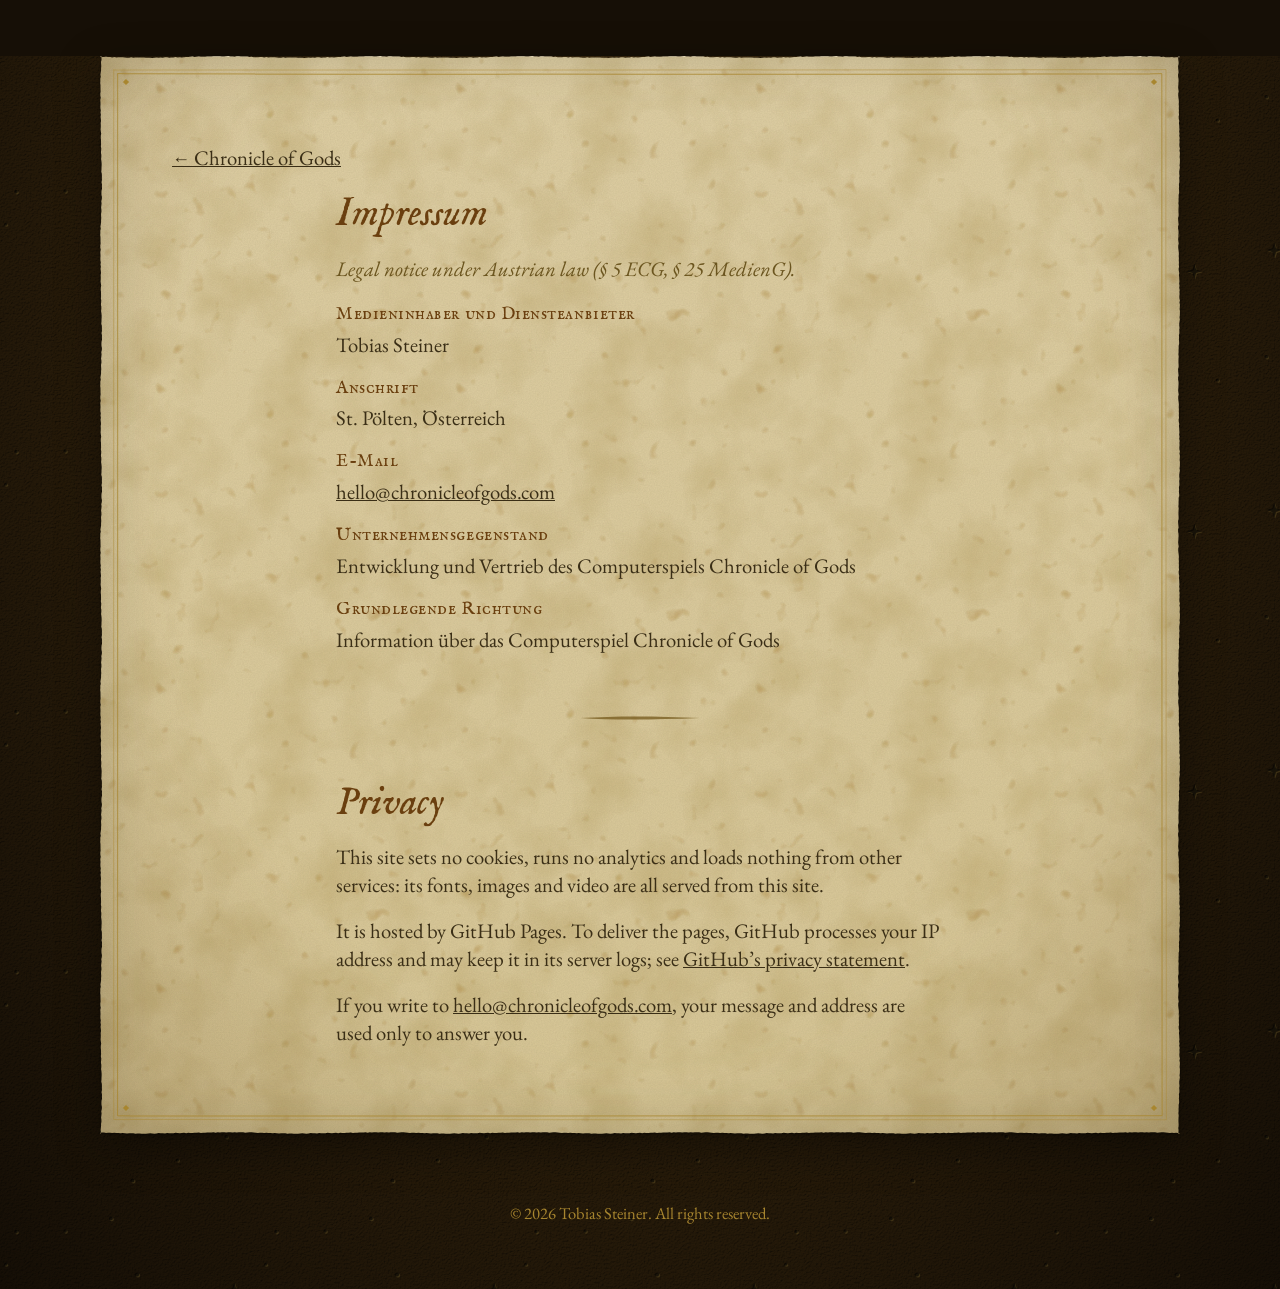
==== impressum.html @ 552756f9 "chronicleofgods.com: the website of Chronicle of Gods One page in the game's own Folio style (its pa" ====
<!doctype html>
<html lang="de">
<head>
<meta charset="utf-8">
<meta name="viewport" content="width=device-width, initial-scale=1">
<title>Impressum · Chronicle of Gods</title>
<meta name="robots" content="noindex">
<link rel="icon" type="image/png" href="favicon.png">
<link rel="stylesheet" href="css/site.css">
</head>
<body>

<main class="sheet legal">

  <section class="leaf" aria-labelledby="h-impressum">
    <p class="back"><a href="./">← Chronicle of Gods</a></p>
    <h2 id="h-impressum">Impressum</h2>
    <p lang="en" class="note">Legal notice under Austrian law (§ 5 ECG, § 25 MedienG).</p>
    <dl>
      <dt>Medieninhaber und Diensteanbieter</dt>
      <dd>Tobias Steiner</dd>
      <dt>Anschrift</dt>
      <dd>St. Pölten, Österreich</dd>
      <dt>E-Mail</dt>
      <dd><a href="mailto:hello@chronicleofgods.com">hello@chronicleofgods.com</a></dd>
      <dt>Unternehmensgegenstand</dt>
      <dd>Entwicklung und Vertrieb des Computerspiels Chronicle of Gods</dd>
      <dt>Grundlegende Richtung</dt>
      <dd>Information über das Computerspiel Chronicle of Gods</dd>
    </dl>
  </section>

  <div class="ornament" aria-hidden="true"></div>

  <section class="leaf" lang="en" aria-labelledby="h-privacy">
    <h2 id="h-privacy">Privacy</h2>
    <p>This site sets no cookies, runs no analytics and loads nothing from other services: its fonts, images and video are all served from this site.</p>
    <p>It is hosted by GitHub Pages. To deliver the pages, GitHub processes your IP address and may keep it in its server logs; see <a href="https://docs.github.com/en/site-policy/privacy-policies/github-general-privacy-statement">GitHub’s privacy statement</a>.</p>
    <p>If you write to <a href="mailto:hello@chronicleofgods.com">hello@chronicleofgods.com</a>, your message and address are used only to answer you.</p>
  </section>

</main>

<footer class="colophon">
  <p class="small">© 2026 Tobias Steiner. All rights reserved.</p>
</footer>
</body>
</html>
---- css/site.css ----
/* Chronicle of Gods — the website. Colours, type and the hand-made images are the game's own
   (THRESHOLD_THEME, RENDER_CONFIG.ui.material and the house fonts), baked out of its source. */

@font-face { font-family: 'EB Garamond'; src: url('../fonts/eb-garamond-latin-wght-normal.woff2') format('woff2');
  font-style: normal; font-weight: 400 800; font-display: swap; size-adjust: 115%; }
@font-face { font-family: 'EB Garamond'; src: url('../fonts/eb-garamond-latin-wght-italic.woff2') format('woff2');
  font-style: italic; font-weight: 400 800; font-display: swap; size-adjust: 115%; }
@font-face { font-family: 'IM Fell English'; src: url('../fonts/im-fell-english-latin-400-italic.woff2') format('woff2');
  font-style: italic; font-weight: 400; font-display: swap; }
@font-face { font-family: 'IM Fell English SC'; src: url('../fonts/im-fell-english-sc-latin-400-normal.woff2') format('woff2');
  font-style: normal; font-weight: 400; font-display: swap; }

:root {
  --leather: #2a1d0a;
  --leather-edge: #160f06;
  --leather-lit: #4a3313;
  --gold: #c9a227;
  --gold-bright: #e3c25a;
  --gold-tarnished: #a8862f;
  --parch: #f1e7cf;
  --parch-lore: #e3d3a8;
  --parch-lore-low: #dccb9a;
  --ink: #3a2e16;
  --ink-soft: #6b551f;
  --ink-title: #6a3f0f;
  --accent: #7e241a;
  --btn-flat: #ebdfbf;
  --btn-gilt: #dcb84e;

  --text: 'EB Garamond', Georgia, 'Times New Roman', serif;
  --title: 'IM Fell English', 'EB Garamond', Georgia, serif;
  --head: 'IM Fell English SC', 'EB Garamond', Georgia, serif;

  --measure: 38rem;
  --gutter: 16px;

  --leather-bg:
    url('../material/blind-stars.svg') 0 0 / 260px repeat,
    url('../material/tex-leather.webp') 0 0 / 260px repeat,
    radial-gradient(ellipse at 50% 18%, var(--leather-lit), var(--leather) 58%, var(--leather-edge));
  --paper-bg:
    radial-gradient(ellipse at 50% 40%, transparent 62%, rgba(90, 61, 14, 0.22) 100%),
    url('../material/tex-foxing.webp') 37px 91px / 300px repeat,
    url('../material/tex-mottle.webp') 0 0 / 320px repeat,
    url('../material/tex-fibre.webp') 0 0 / 240px repeat,
    linear-gradient(180deg, var(--parch-lore), var(--parch-lore-low));
}

*, *::before, *::after { box-sizing: border-box; }

html { background: var(--leather-edge); }

body {
  margin: 0;
  min-height: 100vh;
  background: var(--leather-bg);
  background-color: var(--leather);
  background-blend-mode: normal, multiply, normal;  /* the grain multiplied over the lit radial, as the game's cover */
  color: var(--ink);
  font-family: var(--text);
  font-size: 1.125rem;
  line-height: 1.55;
  text-rendering: optimizeLegibility;
  -webkit-font-smoothing: antialiased;
}

img, video { display: block; max-width: 100%; height: auto; }

a { color: inherit; }

:focus-visible { outline: 2px solid var(--gold-bright); outline-offset: 3px; }

/* ── The cover: blind-tooled leather, the title in gilt ─────────────────────────────── */

.cover { padding: clamp(16px, 3vw, 36px) var(--gutter) 0; }

.cover-frame {
  max-width: 1400px;
  margin: 0 auto;
  padding: clamp(32px, 6vw, 72px) clamp(8px, 4vw, 56px) clamp(120px, 14vw, 180px);
  border: clamp(28px, 6vw, 70px) solid transparent;
  border-image: url('../material/blind-frame.svg') 140 stretch;
  text-align: center;
}

.title {
  margin: 0;
  font-family: var(--title);
  font-style: italic;
  font-weight: 400;
  font-size: clamp(2.75rem, 8vw, 6rem);
  line-height: 1;
  color: var(--gold-bright);
  text-shadow: 0 1px 0 rgba(0, 0, 0, 0.55), 0 0 28px rgba(201, 162, 39, 0.18);
}

.globes {
  display: block;
  margin: clamp(20px, 4vw, 44px) auto 0;
  max-width: 1180px;
}
.globes img {
  width: 100%;
  -webkit-mask-image: radial-gradient(ellipse 50% 50% at 50% 50%, #000 72%, transparent 100%);
          mask-image: radial-gradient(ellipse 50% 50% at 50% 50%, #000 72%, transparent 100%);
}

.tagline {
  max-width: 31em;
  margin: clamp(20px, 3vw, 36px) auto 0;
  font-size: clamp(1.2rem, 2.1vw, 1.45rem);
  line-height: 1.5;
  color: var(--parch-lore);
}

.actions {
  display: flex;
  flex-wrap: wrap;
  align-items: center;
  justify-content: center;
  gap: 14px 28px;
  margin-top: 32px;
}

.status {
  margin: 18px 0 0;
  font-style: italic;
  color: var(--gold-tarnished);
}

.quiet-link { color: var(--parch-lore); text-underline-offset: 4px; text-decoration-thickness: 1px; }
.quiet-link:hover { color: var(--gold-bright); }

/* ── Buttons: the game's flat fills inside a hand-drawn frame ───────────────────────── */

.btn {
  display: inline-block;
  padding: 0.55em 1.5em 0.6em;
  font-family: var(--head);
  font-size: 1.25rem;
  letter-spacing: 0.04em;
  color: var(--ink);
  text-decoration: none;
  background: var(--btn-flat);
  border: 3px solid transparent;
  border-image: url('../material/hand-frame-btn.svg') 3 / 3px stretch;
  box-shadow: 0 1px 1px rgba(0, 0, 0, 0.35), 0 5px 12px rgba(0, 0, 0, 0.28);
  transition: background-color 120ms ease;
}
.btn:hover { background-color: #f4ecd6; }
.btn-gilt { background: var(--btn-gilt); }
.btn-gilt:hover { background-color: var(--gold-bright); }
.btn:active { transform: translateY(1px); }

/* ── The sheet: a deckled leaf of parchment laid on the leather ─────────────────────── */

.sheet {
  position: relative;
  isolation: isolate;
  max-width: 1080px;
  margin: calc(-1 * clamp(80px, 10vw, 130px)) auto 0;
  padding: clamp(44px, 7vw, 88px) clamp(20px, 6vw, 72px) clamp(48px, 7vw, 88px);
  filter: drop-shadow(0 1px 1.4px rgba(0, 0, 0, 0.42)) drop-shadow(0 12px 22px rgba(0, 0, 0, 0.38));
}
.sheet::before {
  content: '';
  position: absolute;
  inset: 0;
  z-index: -1;
  background: var(--paper-bg);
  box-shadow: inset 0 1px 0 rgba(255, 248, 224, 0.5), inset 0 0 60px rgba(0, 0, 0, 0.13);
  -webkit-mask-box-image: url('../material/edge-img.svg') 8 round;
}
.sheet::after {
  content: '';
  position: absolute;
  inset: 10px;
  z-index: -1;
  pointer-events: none;
  border: 20px solid transparent;
  border-image: url('../material/hand-frame-plate.svg') 20 stretch;
}

/* Text keeps the measure; a plate takes the sheet's full width, as an illustration does in a book. */
.leaf > :not(.plate) { max-width: var(--measure); margin-left: auto; margin-right: auto; }
.leaf + .leaf { margin-top: clamp(40px, 6vw, 64px); }

.leaf h2 {
  margin: 0 0 0.45em;
  font-family: var(--title);
  font-style: italic;
  font-weight: 400;
  font-size: clamp(1.9rem, 3.6vw, 2.45rem);
  line-height: 1.12;
  color: var(--ink-title);
}

.leaf p { margin: 0 0 1em; }
.leaf p:last-child { margin-bottom: 0; }

.ornament {
  width: 120px;
  height: 8px;
  margin: clamp(40px, 6vw, 60px) auto;
  background: url('../material/swell.svg') center / 100% 100% no-repeat;
  opacity: 0.8;
}

.plate { margin: 1.8em 0; padding: 0; }
.plate-card { max-width: 760px; margin-left: auto; margin-right: auto; }
.plate > img, .plate > video {
  width: 100%;
  border: 1px solid rgba(122, 95, 34, 0.55);
  box-shadow: 0 0 0 5px var(--parch), 0 0 0 6px rgba(168, 134, 47, 0.45), 0 10px 24px rgba(58, 46, 22, 0.28);
  background: var(--leather);
}
.plate figcaption {
  max-width: 36em;
  margin: 16px auto 0;
  font-style: italic;
  font-size: 1rem;
  line-height: 1.45;
  text-align: center;
  color: var(--ink-soft);
}

/* ── The town map: pins over a map still, each opening its town's card ──────────────── */

.map-frame { position: relative; }
.map-frame > img {
  width: 100%;
  border: 1px solid rgba(122, 95, 34, 0.55);
  box-shadow: 0 0 0 5px var(--parch), 0 0 0 6px rgba(168, 134, 47, 0.45), 0 10px 24px rgba(58, 46, 22, 0.28);
}

.town-pin {
  position: absolute;
  width: 34px;
  height: 34px;
  transform: translate(-50%, -50%);
  background: url('../material/hand-ring-double.svg') center / 100% no-repeat;
  border-radius: 50%;
  text-decoration: none;
  color: var(--ink);
}
.town-pin::before {      /* a soft parchment halo so the ring reads over any ground */
  content: '';
  position: absolute;
  inset: 3px;
  border-radius: 50%;
  box-shadow: 0 0 0 2px rgba(241, 231, 207, 0.55), 0 0 10px 2px rgba(58, 46, 22, 0.35);
}
.pin-name {
  position: absolute;
  left: 50%;
  top: calc(100% + 4px);
  transform: translateX(-50%);
  padding: 1px 9px 2px;
  white-space: nowrap;
  font-family: var(--head);
  font-size: 0.95rem;
  letter-spacing: 0.03em;
  background: var(--parch);
  border: 1px solid transparent;
  border-image: url('../material/hand-frame-btn.svg') 3 / 1px stretch;
  box-shadow: 0 2px 6px rgba(0, 0, 0, 0.3);
}
.town-pin:hover .pin-name, .town-pin:focus-visible .pin-name, .town-pin[aria-current] .pin-name {
  background: var(--btn-gilt);
}
.town-pin:focus-visible { outline-offset: 2px; }

.town-card {
  width: min(1220px, calc(100vw - 24px));
  max-height: calc(100vh - 24px);
  padding: 18px clamp(16px, 2.4vw, 28px) 20px;
  border: 20px solid transparent;
  border-image: url('../material/hand-frame-plate.svg') 20 stretch;
  background: var(--paper-bg);
  background-origin: border-box;
  color: var(--ink);
  overflow: auto;
}
.town-card::backdrop { background: rgba(12, 8, 3, 0.72); }
.town-card[open] { animation: card-open 180ms ease-out; }
@keyframes card-open { from { opacity: 0; transform: translateY(6px) scale(0.985); } }

.town-card-head {
  display: grid;
  grid-template-columns: auto 1fr auto;
  align-items: center;
  gap: 16px;
  margin: 0 44px 14px 0;  /* clear the close button */
  text-align: center;
}
.town-card-step { font-size: 1.05rem; padding: 0.35em 1em 0.4em; cursor: pointer; }
.town-card-head h3 {
  margin: 0;
  font-family: var(--title);
  font-style: italic;
  font-weight: 400;
  font-size: clamp(1.8rem, 3.4vw, 2.4rem);
  line-height: 1.1;
  color: var(--ink-title);
}
.town-card-kind { margin: 2px 0 0; font-style: italic; color: var(--ink-soft); }
.town-card-closer { position: absolute; top: 16px; right: 16px; margin: 0; }
.town-card-close {
  width: 40px;
  height: 40px;
  font: 1.25rem/1 var(--text);
  color: var(--ink);
  background: var(--btn-flat);
  border: 3px solid transparent;
  border-image: url('../material/hand-frame-btn.svg') 3 / 3px stretch;
  cursor: pointer;
}
/* The land close up beside the card at its in-game size; the card scrolls in its own column. */
.town-card-body {
  display: grid;
  grid-template-columns: minmax(0, 1fr) 448px;
  gap: 18px;
  align-items: start;
}
.town-card-land {
  width: 100%;
  max-height: calc(100vh - 260px);
  object-fit: cover;
  border: 1px solid rgba(122, 95, 34, 0.55);
}
.town-card-sheet {
  max-height: calc(100vh - 260px);
  overflow-y: auto;
  overscroll-behavior: contain;
  scrollbar-width: thin;
  scrollbar-color: rgba(122, 95, 34, 0.6) transparent;
}
.town-card-img { width: 100%; }
.town-card-caption {
  max-width: 36em;
  margin: 14px auto 0;
  font-style: italic;
  text-align: center;
  color: var(--ink-soft);
}

/* ── The Impressum page ─────────────────────────────────────────────────────────────── */

.legal { margin-top: clamp(24px, 5vw, 56px); }
.legal .back { margin: 0 0 1.2em; }
.legal .note { font-style: italic; color: var(--ink-soft); }
.legal dl { margin: 0; }
.legal dt { margin-top: 0.9em; font-family: var(--head); letter-spacing: 0.03em; color: var(--ink-title); }
.legal dd { margin: 0.1em 0 0; }

.closing { text-align: center; }
.closing .actions { margin-top: 28px; }

/* ── Colophon ───────────────────────────────────────────────────────────────────────── */

.colophon {
  padding: 56px var(--gutter) 64px;
  text-align: center;
  color: var(--parch-lore);
}
.colophon a { text-underline-offset: 4px; text-decoration-thickness: 1px; }
.colophon a:hover { color: var(--gold-bright); }
.colophon p { margin: 12px 0 0; }
.colophon .small { font-size: 0.9rem; color: var(--gold-tarnished); }

.socials {
  display: flex;
  flex-wrap: wrap;
  justify-content: center;
  gap: 6px 26px;
  margin: 0;
  padding: 0;
  list-style: none;
  font-family: var(--head);
  font-size: 1.15rem;
  letter-spacing: 0.03em;
}

/* ── Narrow screens ─────────────────────────────────────────────────────────────────── */

@media (max-width: 700px) {
  .cover-frame { padding-bottom: 110px; }
  .globes { max-width: 420px; }
  .sheet { margin-left: 8px; margin-right: 8px; }
  .leaf p { hyphens: auto; }
  .sheet::after { inset: 6px; }
}

/* Too narrow for the land and the card side by side: the card first, the land below it. */
@media (max-width: 900px) {
  .town-card-body { grid-template-columns: 1fr; }
  .town-card-sheet { order: -1; max-width: 448px; margin: 0 auto; max-height: none; overflow: visible; }
  .town-card-land { max-height: none; }
}

@media (max-width: 700px) {
  .town-pin { width: 26px; height: 26px; }
  .pin-name { font-size: 0.8rem; padding: 0 6px 1px; }
  .town-card { padding: 14px 10px 18px; border-width: 12px; }
  .town-card-head { gap: 8px; margin-right: 40px; }
  .town-card-closer { top: 8px; right: 8px; }
  .step-word { display: none; }
  .town-card-step { padding: 0.25em 0.7em 0.3em; font-size: 1.3rem; }
}

@media (prefers-reduced-motion: reduce) {
  .btn { transition: none; }
  .town-card[open] { animation: none; }
}

@media (forced-colors: active) {
  .sheet::before, .sheet::after { display: none; }
  .sheet { border: 1px solid CanvasText; filter: none; }
  .btn { border-image: none; border: 1px solid CanvasText; }
}
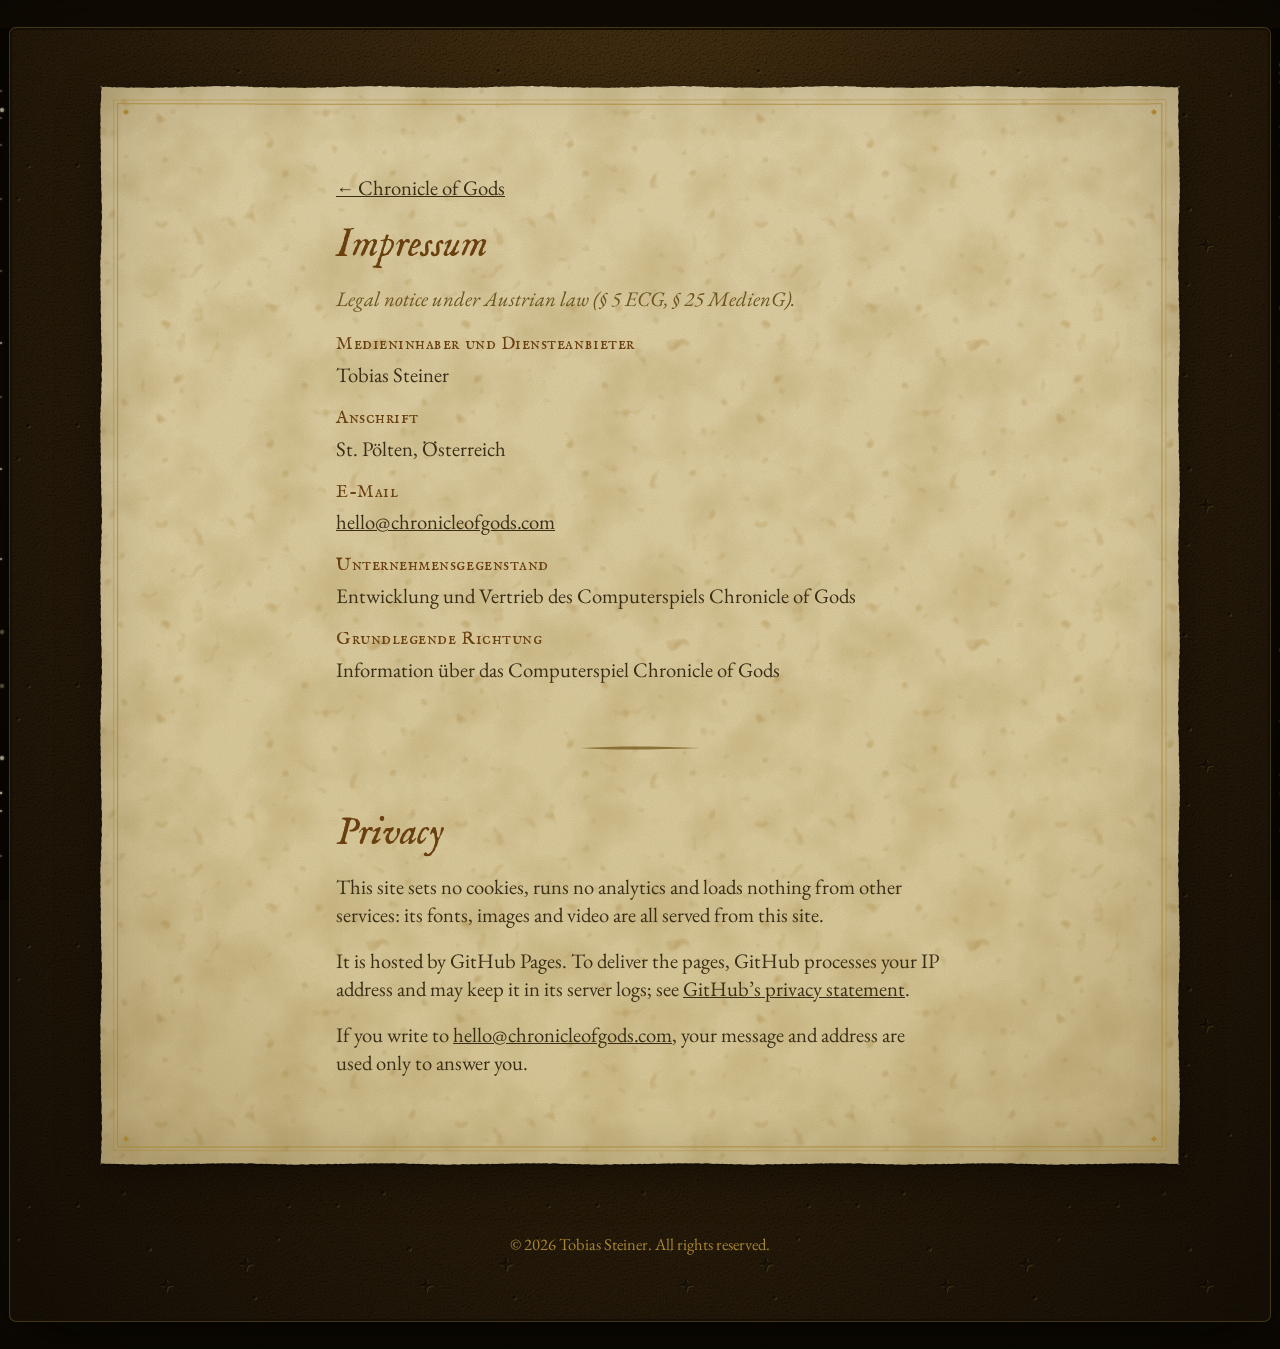
==== commit 33997915: "The book in the start menu's firmament; plates framed like the Steam About images; gilt rings and ri" ====
--- a/impressum.html
+++ b/impressum.html
@@ -9,6 +9,8 @@
 <link rel="stylesheet" href="css/site.css">
 </head>
 <body>
+<div class="sky sky-l" aria-hidden="true"><i style="left:12%;top:12%;width:4px;height:4px;animation-duration:26.1s;animation-delay:-22.2s"></i><i style="left:28%;top:30%;width:2px;height:2px;animation-duration:25.2s;animation-delay:-20.7s" class="dim"></i><i style="left:18%;top:52%;width:2px;height:2px;animation-duration:23.7s;animation-delay:-5.1s"></i><i style="left:36%;top:70%;width:4px;height:4px;animation-duration:33.9s;animation-delay:-5.7s" class="dim"></i><i style="left:12%;top:88%;width:2px;height:2px;animation-duration:30.0s;animation-delay:-22.2s"></i><i style="left:40%;top:44%;width:2px;height:2px;animation-duration:36.6s;animation-delay:-8.7s" class="dim"></i><i style="left:24%;top:84%;width:4px;height:4px;animation-duration:34.5s;animation-delay:-16.2s"></i><i style="left:68%;top:10%;width:2px;height:2px;animation-duration:28.2s;animation-delay:-6.6s" class="dim"></i><i style="left:88%;top:16%;width:2px;height:2px;animation-duration:31.2s;animation-delay:-24.3s" class="dim"></i><i style="left:76%;top:90%;width:2px;height:2px;animation-duration:31.8s;animation-delay:-28.2s"></i><i style="left:96%;top:95%;width:2px;height:2px;animation-duration:33.3s;animation-delay:-12.6s" class="dim"></i><i style="left:20%;top:22%;width:2px;height:2px;animation-duration:24.6s;animation-delay:-4.2s" class="dim"></i><i style="left:32%;top:62%;width:2px;height:2px;animation-duration:30.0s;animation-delay:-11.1s"></i><i style="left:16%;top:76%;width:4px;height:4px;animation-duration:33.9s;animation-delay:-22.8s" class="dim"></i><i style="left:44%;top:38%;width:2px;height:2px;animation-duration:29.4s;animation-delay:-29.1s"></i><i style="left:56%;top:13%;width:2px;height:2px;animation-duration:27.3s;animation-delay:-20.7s" class="dim"></i><i style="left:62%;top:88%;width:2px;height:2px;animation-duration:22.5s;animation-delay:-29.1s"></i></div><div class="sky sky-r" aria-hidden="true"><i style="left:88%;top:16%;width:2px;height:2px;animation-duration:31.2s;animation-delay:-6.3s" class="dim"></i><i style="left:72%;top:34%;width:4px;height:4px;animation-duration:26.1s;animation-delay:-1.2s"></i><i style="left:84%;top:60%;width:2px;height:2px;animation-duration:35.4s;animation-delay:-21.9s" class="dim"></i><i style="left:64%;top:80%;width:2px;height:2px;animation-duration:26.4s;animation-delay:-19.2s"></i><i style="left:90%;top:88%;width:4px;height:4px;animation-duration:25.2s;animation-delay:-25.2s" class="dim"></i><i style="left:56%;top:24%;width:2px;height:2px;animation-duration:28.8s;animation-delay:-0.6s"></i><i style="left:80%;top:46%;width:2px;height:2px;animation-duration:27.6s;animation-delay:-20.7s" class="dim"></i><i style="left:0%;top:7%;width:4px;height:4px;animation-duration:28.2s;animation-delay:-12.6s"></i><i style="left:24%;top:14%;width:2px;height:2px;animation-duration:29.4s;animation-delay:-13.2s"></i><i style="left:16%;top:92%;width:4px;height:4px;animation-duration:27.9s;animation-delay:-29.1s" class="dim"></i><i style="left:36%;top:86%;width:2px;height:2px;animation-duration:22.8s;animation-delay:-12.6s"></i><i style="left:76%;top:8%;width:2px;height:2px;animation-duration:28.8s;animation-delay:-21.0s"></i><i style="left:68%;top:52%;width:2px;height:2px;animation-duration:31.2s;animation-delay:-20.1s" class="dim"></i><i style="left:92%;top:72%;width:4px;height:4px;animation-duration:32.1s;animation-delay:-3.6s"></i><i style="left:60%;top:40%;width:2px;height:2px;animation-duration:24.6s;animation-delay:-26.7s" class="dim"></i><i style="left:44%;top:9%;width:2px;height:2px;animation-duration:30.9s;animation-delay:-22.2s"></i><i style="left:30%;top:95%;width:2px;height:2px;animation-duration:33.6s;animation-delay:-15.9s" class="dim"></i></div>
+<div class="book">
 
 <main class="sheet legal">
 
@@ -44,5 +46,7 @@
 <footer class="colophon">
   <p class="small">© 2026 Tobias Steiner. All rights reserved.</p>
 </footer>
+
+</div>
 </body>
 </html>
--- a/css/site.css
+++ b/css/site.css
@@ -32,6 +32,8 @@
   --head: 'IM Fell English SC', 'EB Garamond', Georgia, serif;
 
   --measure: 38rem;
+  --book-w: 1260px;
+  --void: #0c0803;
   --gutter: 16px;
 
   --leather-bg:
@@ -48,14 +50,17 @@
 
 *, *::before, *::after { box-sizing: border-box; }
 
-html { background: var(--leather-edge); }
-
+html { background: var(--void); }
+
+/* The page is the start menu's firmament; the book (cover, sheet, colophon) hangs in it. */
 body {
   margin: 0;
   min-height: 100vh;
-  background: var(--leather-bg);
-  background-color: var(--leather);
-  background-blend-mode: normal, multiply, normal;  /* the grain multiplied over the lit radial, as the game's cover */
+  background:
+    radial-gradient(ellipse at 50% 40%, rgba(201, 162, 39, 0.10), transparent 62%),
+    radial-gradient(ellipse at 50% 50%, transparent 42%, rgba(0, 0, 0, 0.55)),
+    var(--void);
+  background-attachment: fixed;
   color: var(--ink);
   font-family: var(--text);
   font-size: 1.125rem;
@@ -69,6 +74,43 @@
 a { color: inherit; }
 
 :focus-visible { outline: 2px solid var(--gold-bright); outline-offset: 3px; }
+
+/* ── The firmament: the start menu's own star table, split into a band each side of the book ── */
+
+.sky {
+  position: fixed;
+  top: 0;
+  bottom: 0;
+  z-index: 0;
+  width: max(0px, calc((100vw - var(--book-w)) / 2 - 12px));
+  pointer-events: none;
+}
+.sky-l { left: 0; }
+.sky-r { right: 0; }
+.sky i {
+  position: absolute;
+  border-radius: 50%;
+  color: rgba(245, 234, 205, 0.92);
+  background: currentColor;
+  box-shadow: 0 0 2px currentColor;
+  animation: star-cycle 30s ease-in-out infinite;
+}
+.sky i.dim { color: rgba(214, 196, 150, 0.5); }
+/* Visible most of the cycle, briefly gone: the constellation shifts slowly, as on the start menu. */
+@keyframes star-cycle { 0% { opacity: 0; } 8% { opacity: 1; } 76% { opacity: 1; } 90% { opacity: 0; } 100% { opacity: 0; } }
+
+.book {
+  position: relative;
+  z-index: 1;
+  width: min(var(--book-w), 100% - 16px);
+  margin: clamp(8px, 2.2vw, 32px) auto;
+  background: var(--leather-bg);
+  background-color: var(--leather);
+  background-blend-mode: normal, multiply, normal;  /* the grain multiplied over the lit radial, as the game's cover */
+  border: 2px solid var(--leather-edge);
+  border-radius: 6px;
+  box-shadow: 0 0 0 1px rgba(138, 111, 42, 0.45), 0 24px 70px rgba(0, 0, 0, 0.7), 0 0 140px rgba(201, 162, 39, 0.07);
+}
 
 /* ── The cover: blind-tooled leather, the title in gilt ─────────────────────────────── */
 
@@ -208,11 +250,42 @@
 
 .plate { margin: 1.8em 0; padding: 0; }
 .plate-card { max-width: 760px; margin-left: auto; margin-right: auto; }
-.plate > img, .plate > video {
-  width: 100%;
-  border: 1px solid rgba(122, 95, 34, 0.55);
-  box-shadow: 0 0 0 5px var(--parch), 0 0 0 6px rgba(168, 134, 47, 0.45), 0 10px 24px rgba(58, 46, 22, 0.28);
-  background: var(--leather);
+/* A plate is framed like the Steam page's About images: the cover's leather, a tarnished outer rule,
+   a gilt rule round the picture and the cover's corner tooling. */
+.frame {
+  --band: 26px;
+  --corner: 54px;
+  position: relative;
+  padding: var(--band);
+  background:
+    url('../material/corner-tl.svg') left 5px top 5px / var(--corner) no-repeat,
+    url('../material/corner-tr.svg') right 5px top 5px / var(--corner) no-repeat,
+    url('../material/corner-bl.svg') left 5px bottom 5px / var(--corner) no-repeat,
+    url('../material/corner-br.svg') right 5px bottom 5px / var(--corner) no-repeat,
+    url('../material/tex-leather.webp') 0 0 / 260px repeat,
+    radial-gradient(ellipse 80% 90% at 28% 18%, var(--leather-lit) 0%, var(--leather) 52%, var(--leather-edge) 100%);
+  background-blend-mode: normal, normal, normal, normal, multiply, normal;
+  box-shadow: 0 1px 1.4px rgba(0, 0, 0, 0.42), 0 12px 26px rgba(58, 46, 22, 0.38);
+}
+.frame::before {
+  content: '';
+  position: absolute;
+  inset: 8px;
+  border: 1.5px solid var(--gold-tarnished);
+  opacity: 0.85;
+  pointer-events: none;
+}
+.pic {
+  position: relative;
+  box-shadow: 0 0 0 1px rgba(0, 0, 0, 0.35), 0 0 0 3px var(--gold), 0 0 0 4px rgba(0, 0, 0, 0.5);
+}
+.pic > img, .pic > video { width: 100%; background: var(--leather); }
+.pic::after {     /* the inset shade the plates lay over a picture's edge */
+  content: '';
+  position: absolute;
+  inset: 0;
+  box-shadow: inset 0 0 38px rgba(10, 6, 2, 0.55);
+  pointer-events: none;
 }
 .plate figcaption {
   max-width: 36em;
@@ -226,49 +299,67 @@
 
 /* ── The town map: pins over a map still, each opening its town's card ──────────────── */
 
-.map-frame { position: relative; }
-.map-frame > img {
-  width: 100%;
-  border: 1px solid rgba(122, 95, 34, 0.55);
-  box-shadow: 0 0 0 5px var(--parch), 0 0 0 6px rgba(168, 134, 47, 0.45), 0 10px 24px rgba(58, 46, 22, 0.28);
-}
-
+.map-frame > img { width: 100%; }
+.map-frame::after { z-index: 1; }   /* the shade sits under the pins */
+
+/* A pin: the game's hand-drawn double ring, gilded; its name on the ribbon the town cards carry. */
 .town-pin {
   position: absolute;
-  width: 34px;
-  height: 34px;
+  z-index: 2;
+  width: 40px;
+  height: 40px;
   transform: translate(-50%, -50%);
-  background: url('../material/hand-ring-double.svg') center / 100% no-repeat;
+  background: url('../material/ring-gilt.svg') center / 100% no-repeat;
   border-radius: 50%;
   text-decoration: none;
   color: var(--ink);
-}
-.town-pin::before {      /* a soft parchment halo so the ring reads over any ground */
-  content: '';
-  position: absolute;
-  inset: 3px;
-  border-radius: 50%;
-  box-shadow: 0 0 0 2px rgba(241, 231, 207, 0.55), 0 0 10px 2px rgba(58, 46, 22, 0.35);
+  filter: drop-shadow(0 1px 2px rgba(0, 0, 0, 0.55));
+  transition: filter 140ms ease;
 }
 .pin-name {
   position: absolute;
   left: 50%;
-  top: calc(100% + 4px);
+  top: calc(100% - 2px);
   transform: translateX(-50%);
-  padding: 1px 9px 2px;
   white-space: nowrap;
   font-family: var(--head);
   font-size: 0.95rem;
-  letter-spacing: 0.03em;
-  background: var(--parch);
-  border: 1px solid transparent;
-  border-image: url('../material/hand-frame-btn.svg') 3 / 1px stretch;
-  box-shadow: 0 2px 6px rgba(0, 0, 0, 0.3);
+  line-height: 1.2;
+  letter-spacing: 0.04em;
+  color: var(--ink);
+  border-style: solid;
+  border-color: transparent;
+  border-width: 6px 24px 10px;
+  border-image: url('../material/banderole.svg') 6 26 10 fill / 6px 24px 10px stretch;
+  padding: 1px 4px 3px;
+}
+.town-pin:hover, .town-pin:focus-visible, .town-pin[aria-current] {
+  filter: drop-shadow(0 0 5px rgba(227, 194, 90, 0.9)) drop-shadow(0 1px 2px rgba(0, 0, 0, 0.55));
 }
 .town-pin:hover .pin-name, .town-pin:focus-visible .pin-name, .town-pin[aria-current] .pin-name {
-  background: var(--btn-gilt);
+  color: var(--ink-title);
 }
 .town-pin:focus-visible { outline-offset: 2px; }
+/* A label that would crowd a neighbour sits to the ring's west instead (Namvang, over its coast). */
+.pin-west .pin-name { left: auto; right: calc(100% - 6px); top: 50%; transform: translateY(-50%); }
+
+.town-list { display: none; }
+.town-chip, .pin-name { -webkit-tap-highlight-color: transparent; }
+.town-chip {
+  display: inline-block;
+  font-family: var(--head);
+  font-size: 0.95rem;
+  letter-spacing: 0.04em;
+  line-height: 1.2;
+  color: var(--ink);
+  text-decoration: none;
+  border-style: solid;
+  border-color: transparent;
+  border-width: 6px 24px 10px;
+  border-image: url('../material/banderole.svg') 6 26 10 fill / 6px 24px 10px stretch;
+  padding: 2px 4px 4px;
+  filter: drop-shadow(0 1px 1.5px rgba(0, 0, 0, 0.35));
+}
 
 .town-card {
   width: min(1220px, calc(100vw - 24px));
@@ -347,7 +438,7 @@
 /* ── The Impressum page ─────────────────────────────────────────────────────────────── */
 
 .legal { margin-top: clamp(24px, 5vw, 56px); }
-.legal .back { margin: 0 0 1.2em; }
+.legal .back { margin-bottom: 1.2em; }
 .legal .note { font-style: italic; color: var(--ink-soft); }
 .legal dl { margin: 0; }
 .legal dt { margin-top: 0.9em; font-family: var(--head); letter-spacing: 0.03em; color: var(--ink-title); }
@@ -400,7 +491,21 @@
 
 @media (max-width: 700px) {
   .town-pin { width: 26px; height: 26px; }
-  .pin-name { font-size: 0.8rem; padding: 0 6px 1px; }
+  .map-frame .pin-name {      /* hidden from sight, kept as the ring's accessible name */
+    position: absolute; width: 1px; height: 1px; overflow: hidden; clip-path: inset(50%);
+    border: 0; padding: 0; white-space: nowrap;
+  }
+  .town-list {
+    display: flex;
+    flex-wrap: wrap;
+    justify-content: center;
+    gap: 8px 6px;
+    margin: 16px 0 0;
+    padding: 0;
+    list-style: none;
+  }
+  .frame { --band: 14px; --corner: 32px; }
+  .frame::before { inset: 5px; }
   .town-card { padding: 14px 10px 18px; border-width: 12px; }
   .town-card-head { gap: 8px; margin-right: 40px; }
   .town-card-closer { top: 8px; right: 8px; }
@@ -411,6 +516,8 @@
 @media (prefers-reduced-motion: reduce) {
   .btn { transition: none; }
   .town-card[open] { animation: none; }
+  .sky i { animation: none; opacity: 1; }
+  .town-pin { transition: none; }
 }
 
 @media (forced-colors: active) {
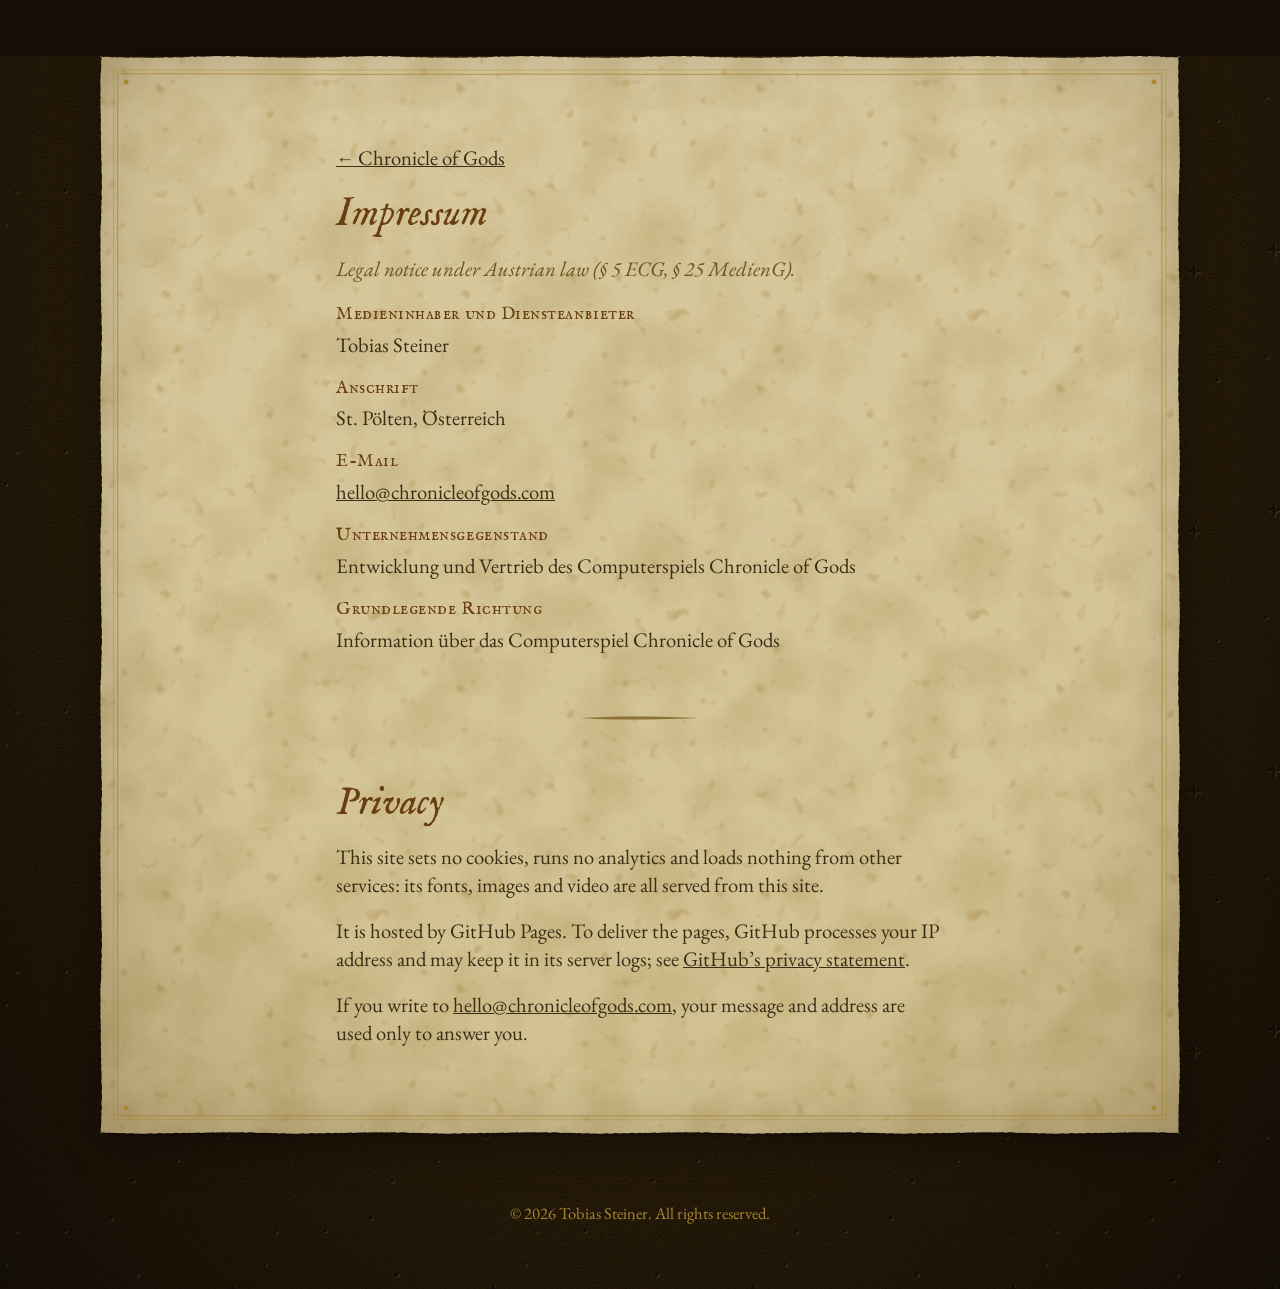
==== commit ef3d3533: "Back to full-width leather: the space border read as a page in a box The firmament frame worked for " ====
--- a/impressum.html
+++ b/impressum.html
@@ -9,9 +9,6 @@
 <link rel="stylesheet" href="css/site.css">
 </head>
 <body>
-<div class="sky sky-l" aria-hidden="true"><i style="left:12%;top:12%;width:4px;height:4px;animation-duration:26.1s;animation-delay:-22.2s"></i><i style="left:28%;top:30%;width:2px;height:2px;animation-duration:25.2s;animation-delay:-20.7s" class="dim"></i><i style="left:18%;top:52%;width:2px;height:2px;animation-duration:23.7s;animation-delay:-5.1s"></i><i style="left:36%;top:70%;width:4px;height:4px;animation-duration:33.9s;animation-delay:-5.7s" class="dim"></i><i style="left:12%;top:88%;width:2px;height:2px;animation-duration:30.0s;animation-delay:-22.2s"></i><i style="left:40%;top:44%;width:2px;height:2px;animation-duration:36.6s;animation-delay:-8.7s" class="dim"></i><i style="left:24%;top:84%;width:4px;height:4px;animation-duration:34.5s;animation-delay:-16.2s"></i><i style="left:68%;top:10%;width:2px;height:2px;animation-duration:28.2s;animation-delay:-6.6s" class="dim"></i><i style="left:88%;top:16%;width:2px;height:2px;animation-duration:31.2s;animation-delay:-24.3s" class="dim"></i><i style="left:76%;top:90%;width:2px;height:2px;animation-duration:31.8s;animation-delay:-28.2s"></i><i style="left:96%;top:95%;width:2px;height:2px;animation-duration:33.3s;animation-delay:-12.6s" class="dim"></i><i style="left:20%;top:22%;width:2px;height:2px;animation-duration:24.6s;animation-delay:-4.2s" class="dim"></i><i style="left:32%;top:62%;width:2px;height:2px;animation-duration:30.0s;animation-delay:-11.1s"></i><i style="left:16%;top:76%;width:4px;height:4px;animation-duration:33.9s;animation-delay:-22.8s" class="dim"></i><i style="left:44%;top:38%;width:2px;height:2px;animation-duration:29.4s;animation-delay:-29.1s"></i><i style="left:56%;top:13%;width:2px;height:2px;animation-duration:27.3s;animation-delay:-20.7s" class="dim"></i><i style="left:62%;top:88%;width:2px;height:2px;animation-duration:22.5s;animation-delay:-29.1s"></i></div><div class="sky sky-r" aria-hidden="true"><i style="left:88%;top:16%;width:2px;height:2px;animation-duration:31.2s;animation-delay:-6.3s" class="dim"></i><i style="left:72%;top:34%;width:4px;height:4px;animation-duration:26.1s;animation-delay:-1.2s"></i><i style="left:84%;top:60%;width:2px;height:2px;animation-duration:35.4s;animation-delay:-21.9s" class="dim"></i><i style="left:64%;top:80%;width:2px;height:2px;animation-duration:26.4s;animation-delay:-19.2s"></i><i style="left:90%;top:88%;width:4px;height:4px;animation-duration:25.2s;animation-delay:-25.2s" class="dim"></i><i style="left:56%;top:24%;width:2px;height:2px;animation-duration:28.8s;animation-delay:-0.6s"></i><i style="left:80%;top:46%;width:2px;height:2px;animation-duration:27.6s;animation-delay:-20.7s" class="dim"></i><i style="left:0%;top:7%;width:4px;height:4px;animation-duration:28.2s;animation-delay:-12.6s"></i><i style="left:24%;top:14%;width:2px;height:2px;animation-duration:29.4s;animation-delay:-13.2s"></i><i style="left:16%;top:92%;width:4px;height:4px;animation-duration:27.9s;animation-delay:-29.1s" class="dim"></i><i style="left:36%;top:86%;width:2px;height:2px;animation-duration:22.8s;animation-delay:-12.6s"></i><i style="left:76%;top:8%;width:2px;height:2px;animation-duration:28.8s;animation-delay:-21.0s"></i><i style="left:68%;top:52%;width:2px;height:2px;animation-duration:31.2s;animation-delay:-20.1s" class="dim"></i><i style="left:92%;top:72%;width:4px;height:4px;animation-duration:32.1s;animation-delay:-3.6s"></i><i style="left:60%;top:40%;width:2px;height:2px;animation-duration:24.6s;animation-delay:-26.7s" class="dim"></i><i style="left:44%;top:9%;width:2px;height:2px;animation-duration:30.9s;animation-delay:-22.2s"></i><i style="left:30%;top:95%;width:2px;height:2px;animation-duration:33.6s;animation-delay:-15.9s" class="dim"></i></div>
-<div class="book">
-
 <main class="sheet legal">
 
   <section class="leaf" aria-labelledby="h-impressum">
@@ -46,7 +43,5 @@
 <footer class="colophon">
   <p class="small">© 2026 Tobias Steiner. All rights reserved.</p>
 </footer>
-
-</div>
 </body>
 </html>
--- a/css/site.css
+++ b/css/site.css
@@ -32,8 +32,6 @@
   --head: 'IM Fell English SC', 'EB Garamond', Georgia, serif;
 
   --measure: 38rem;
-  --book-w: 1260px;
-  --void: #0c0803;
   --gutter: 16px;
 
   --leather-bg:
@@ -50,17 +48,14 @@
 
 *, *::before, *::after { box-sizing: border-box; }
 
-html { background: var(--void); }
-
-/* The page is the start menu's firmament; the book (cover, sheet, colophon) hangs in it. */
+html { background: var(--leather-edge); }
+
 body {
   margin: 0;
   min-height: 100vh;
-  background:
-    radial-gradient(ellipse at 50% 40%, rgba(201, 162, 39, 0.10), transparent 62%),
-    radial-gradient(ellipse at 50% 50%, transparent 42%, rgba(0, 0, 0, 0.55)),
-    var(--void);
-  background-attachment: fixed;
+  background: var(--leather-bg);
+  background-color: var(--leather);
+  background-blend-mode: normal, multiply, normal;  /* the grain multiplied over the lit radial, as the game's cover */
   color: var(--ink);
   font-family: var(--text);
   font-size: 1.125rem;
@@ -74,43 +69,6 @@
 a { color: inherit; }
 
 :focus-visible { outline: 2px solid var(--gold-bright); outline-offset: 3px; }
-
-/* ── The firmament: the start menu's own star table, split into a band each side of the book ── */
-
-.sky {
-  position: fixed;
-  top: 0;
-  bottom: 0;
-  z-index: 0;
-  width: max(0px, calc((100vw - var(--book-w)) / 2 - 12px));
-  pointer-events: none;
-}
-.sky-l { left: 0; }
-.sky-r { right: 0; }
-.sky i {
-  position: absolute;
-  border-radius: 50%;
-  color: rgba(245, 234, 205, 0.92);
-  background: currentColor;
-  box-shadow: 0 0 2px currentColor;
-  animation: star-cycle 30s ease-in-out infinite;
-}
-.sky i.dim { color: rgba(214, 196, 150, 0.5); }
-/* Visible most of the cycle, briefly gone: the constellation shifts slowly, as on the start menu. */
-@keyframes star-cycle { 0% { opacity: 0; } 8% { opacity: 1; } 76% { opacity: 1; } 90% { opacity: 0; } 100% { opacity: 0; } }
-
-.book {
-  position: relative;
-  z-index: 1;
-  width: min(var(--book-w), 100% - 16px);
-  margin: clamp(8px, 2.2vw, 32px) auto;
-  background: var(--leather-bg);
-  background-color: var(--leather);
-  background-blend-mode: normal, multiply, normal;  /* the grain multiplied over the lit radial, as the game's cover */
-  border: 2px solid var(--leather-edge);
-  border-radius: 6px;
-  box-shadow: 0 0 0 1px rgba(138, 111, 42, 0.45), 0 24px 70px rgba(0, 0, 0, 0.7), 0 0 140px rgba(201, 162, 39, 0.07);
-}
 
 /* ── The cover: blind-tooled leather, the title in gilt ─────────────────────────────── */
 
@@ -516,7 +474,6 @@
 @media (prefers-reduced-motion: reduce) {
   .btn { transition: none; }
   .town-card[open] { animation: none; }
-  .sky i { animation: none; opacity: 1; }
   .town-pin { transition: none; }
 }
 
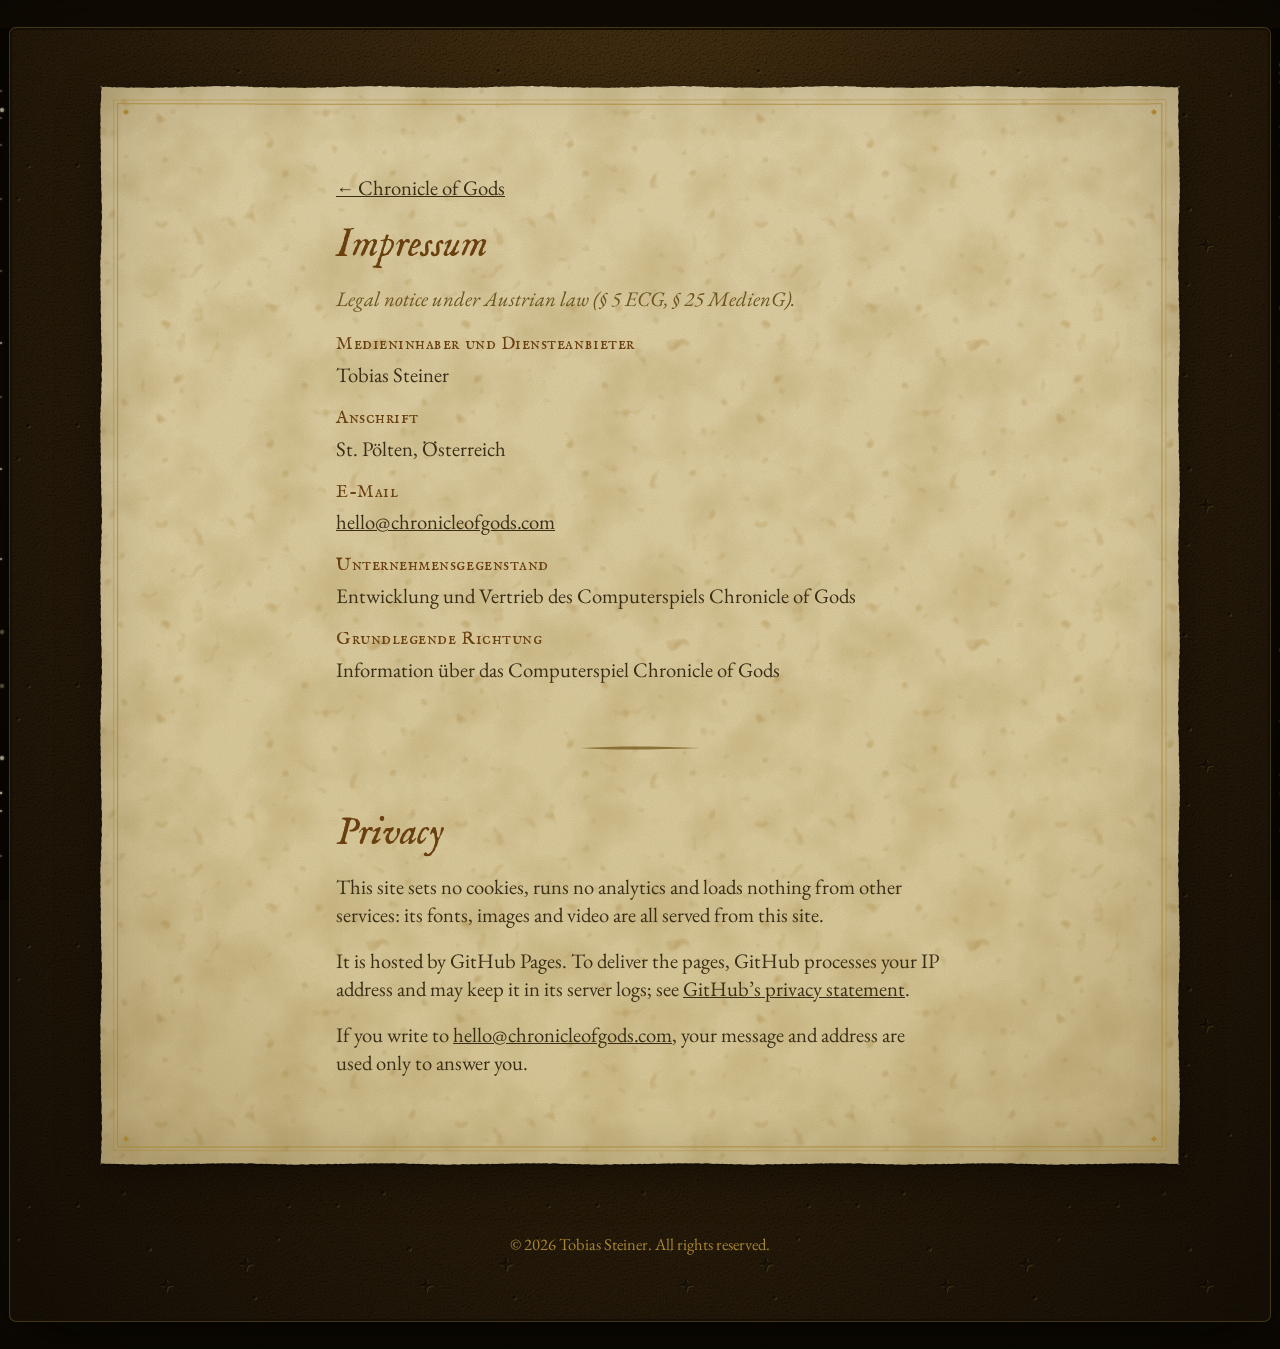
==== commit 948aed3d: "Restore the space border: the book in the start menu's firmament It was removed on a misread: the us" ====
--- a/impressum.html
+++ b/impressum.html
@@ -9,6 +9,9 @@
 <link rel="stylesheet" href="css/site.css">
 </head>
 <body>
+<div class="sky sky-l" aria-hidden="true"><i style="left:12%;top:12%;width:4px;height:4px;animation-duration:26.1s;animation-delay:-22.2s"></i><i style="left:28%;top:30%;width:2px;height:2px;animation-duration:25.2s;animation-delay:-20.7s" class="dim"></i><i style="left:18%;top:52%;width:2px;height:2px;animation-duration:23.7s;animation-delay:-5.1s"></i><i style="left:36%;top:70%;width:4px;height:4px;animation-duration:33.9s;animation-delay:-5.7s" class="dim"></i><i style="left:12%;top:88%;width:2px;height:2px;animation-duration:30.0s;animation-delay:-22.2s"></i><i style="left:40%;top:44%;width:2px;height:2px;animation-duration:36.6s;animation-delay:-8.7s" class="dim"></i><i style="left:24%;top:84%;width:4px;height:4px;animation-duration:34.5s;animation-delay:-16.2s"></i><i style="left:68%;top:10%;width:2px;height:2px;animation-duration:28.2s;animation-delay:-6.6s" class="dim"></i><i style="left:88%;top:16%;width:2px;height:2px;animation-duration:31.2s;animation-delay:-24.3s" class="dim"></i><i style="left:76%;top:90%;width:2px;height:2px;animation-duration:31.8s;animation-delay:-28.2s"></i><i style="left:96%;top:95%;width:2px;height:2px;animation-duration:33.3s;animation-delay:-12.6s" class="dim"></i><i style="left:20%;top:22%;width:2px;height:2px;animation-duration:24.6s;animation-delay:-4.2s" class="dim"></i><i style="left:32%;top:62%;width:2px;height:2px;animation-duration:30.0s;animation-delay:-11.1s"></i><i style="left:16%;top:76%;width:4px;height:4px;animation-duration:33.9s;animation-delay:-22.8s" class="dim"></i><i style="left:44%;top:38%;width:2px;height:2px;animation-duration:29.4s;animation-delay:-29.1s"></i><i style="left:56%;top:13%;width:2px;height:2px;animation-duration:27.3s;animation-delay:-20.7s" class="dim"></i><i style="left:62%;top:88%;width:2px;height:2px;animation-duration:22.5s;animation-delay:-29.1s"></i></div><div class="sky sky-r" aria-hidden="true"><i style="left:88%;top:16%;width:2px;height:2px;animation-duration:31.2s;animation-delay:-6.3s" class="dim"></i><i style="left:72%;top:34%;width:4px;height:4px;animation-duration:26.1s;animation-delay:-1.2s"></i><i style="left:84%;top:60%;width:2px;height:2px;animation-duration:35.4s;animation-delay:-21.9s" class="dim"></i><i style="left:64%;top:80%;width:2px;height:2px;animation-duration:26.4s;animation-delay:-19.2s"></i><i style="left:90%;top:88%;width:4px;height:4px;animation-duration:25.2s;animation-delay:-25.2s" class="dim"></i><i style="left:56%;top:24%;width:2px;height:2px;animation-duration:28.8s;animation-delay:-0.6s"></i><i style="left:80%;top:46%;width:2px;height:2px;animation-duration:27.6s;animation-delay:-20.7s" class="dim"></i><i style="left:0%;top:7%;width:4px;height:4px;animation-duration:28.2s;animation-delay:-12.6s"></i><i style="left:24%;top:14%;width:2px;height:2px;animation-duration:29.4s;animation-delay:-13.2s"></i><i style="left:16%;top:92%;width:4px;height:4px;animation-duration:27.9s;animation-delay:-29.1s" class="dim"></i><i style="left:36%;top:86%;width:2px;height:2px;animation-duration:22.8s;animation-delay:-12.6s"></i><i style="left:76%;top:8%;width:2px;height:2px;animation-duration:28.8s;animation-delay:-21.0s"></i><i style="left:68%;top:52%;width:2px;height:2px;animation-duration:31.2s;animation-delay:-20.1s" class="dim"></i><i style="left:92%;top:72%;width:4px;height:4px;animation-duration:32.1s;animation-delay:-3.6s"></i><i style="left:60%;top:40%;width:2px;height:2px;animation-duration:24.6s;animation-delay:-26.7s" class="dim"></i><i style="left:44%;top:9%;width:2px;height:2px;animation-duration:30.9s;animation-delay:-22.2s"></i><i style="left:30%;top:95%;width:2px;height:2px;animation-duration:33.6s;animation-delay:-15.9s" class="dim"></i></div>
+<div class="book">
+
 <main class="sheet legal">
 
   <section class="leaf" aria-labelledby="h-impressum">
@@ -43,5 +46,7 @@
 <footer class="colophon">
   <p class="small">© 2026 Tobias Steiner. All rights reserved.</p>
 </footer>
+
+</div>
 </body>
 </html>
--- a/css/site.css
+++ b/css/site.css
@@ -32,6 +32,8 @@
   --head: 'IM Fell English SC', 'EB Garamond', Georgia, serif;
 
   --measure: 38rem;
+  --book-w: 1260px;
+  --void: #0c0803;
   --gutter: 16px;
 
   --leather-bg:
@@ -48,14 +50,17 @@
 
 *, *::before, *::after { box-sizing: border-box; }
 
-html { background: var(--leather-edge); }
-
+html { background: var(--void); }
+
+/* The page is the start menu's firmament; the book (cover, sheet, colophon) hangs in it. */
 body {
   margin: 0;
   min-height: 100vh;
-  background: var(--leather-bg);
-  background-color: var(--leather);
-  background-blend-mode: normal, multiply, normal;  /* the grain multiplied over the lit radial, as the game's cover */
+  background:
+    radial-gradient(ellipse at 50% 40%, rgba(201, 162, 39, 0.10), transparent 62%),
+    radial-gradient(ellipse at 50% 50%, transparent 42%, rgba(0, 0, 0, 0.55)),
+    var(--void);
+  background-attachment: fixed;
   color: var(--ink);
   font-family: var(--text);
   font-size: 1.125rem;
@@ -69,6 +74,43 @@
 a { color: inherit; }
 
 :focus-visible { outline: 2px solid var(--gold-bright); outline-offset: 3px; }
+
+/* ── The firmament: the start menu's own star table, split into a band each side of the book ── */
+
+.sky {
+  position: fixed;
+  top: 0;
+  bottom: 0;
+  z-index: 0;
+  width: max(0px, calc((100vw - var(--book-w)) / 2 - 12px));
+  pointer-events: none;
+}
+.sky-l { left: 0; }
+.sky-r { right: 0; }
+.sky i {
+  position: absolute;
+  border-radius: 50%;
+  color: rgba(245, 234, 205, 0.92);
+  background: currentColor;
+  box-shadow: 0 0 2px currentColor;
+  animation: star-cycle 30s ease-in-out infinite;
+}
+.sky i.dim { color: rgba(214, 196, 150, 0.5); }
+/* Visible most of the cycle, briefly gone: the constellation shifts slowly, as on the start menu. */
+@keyframes star-cycle { 0% { opacity: 0; } 8% { opacity: 1; } 76% { opacity: 1; } 90% { opacity: 0; } 100% { opacity: 0; } }
+
+.book {
+  position: relative;
+  z-index: 1;
+  width: min(var(--book-w), 100% - 16px);
+  margin: clamp(8px, 2.2vw, 32px) auto;
+  background: var(--leather-bg);
+  background-color: var(--leather);
+  background-blend-mode: normal, multiply, normal;  /* the grain multiplied over the lit radial, as the game's cover */
+  border: 2px solid var(--leather-edge);
+  border-radius: 6px;
+  box-shadow: 0 0 0 1px rgba(138, 111, 42, 0.45), 0 24px 70px rgba(0, 0, 0, 0.7), 0 0 140px rgba(201, 162, 39, 0.07);
+}
 
 /* ── The cover: blind-tooled leather, the title in gilt ─────────────────────────────── */
 
@@ -208,43 +250,29 @@
 
 .plate { margin: 1.8em 0; padding: 0; }
 .plate-card { max-width: 760px; margin-left: auto; margin-right: auto; }
-/* A plate is framed like the Steam page's About images: the cover's leather, a tarnished outer rule,
-   a gilt rule round the picture and the cover's corner tooling. */
+/* A plate is printed into the page: a fine ink line at the picture's edge, a margin of lighter paper,
+   then the game's hand-drawn double rule with its gilt corner diamonds (the Folio cards' plate frame). */
 .frame {
-  --band: 26px;
-  --corner: 54px;
   position: relative;
-  padding: var(--band);
-  background:
-    url('../material/corner-tl.svg') left 5px top 5px / var(--corner) no-repeat,
-    url('../material/corner-tr.svg') right 5px top 5px / var(--corner) no-repeat,
-    url('../material/corner-bl.svg') left 5px bottom 5px / var(--corner) no-repeat,
-    url('../material/corner-br.svg') right 5px bottom 5px / var(--corner) no-repeat,
-    url('../material/tex-leather.webp') 0 0 / 260px repeat,
-    radial-gradient(ellipse 80% 90% at 28% 18%, var(--leather-lit) 0%, var(--leather) 52%, var(--leather-edge) 100%);
-  background-blend-mode: normal, normal, normal, normal, multiply, normal;
-  box-shadow: 0 1px 1.4px rgba(0, 0, 0, 0.42), 0 12px 26px rgba(58, 46, 22, 0.38);
-}
-.frame::before {
-  content: '';
-  position: absolute;
-  inset: 8px;
-  border: 1.5px solid var(--gold-tarnished);
-  opacity: 0.85;
-  pointer-events: none;
+  padding: 10px;
+  border: 20px solid transparent;
+  border-image: url('../material/hand-frame-plate.svg') 20 stretch;
+  background: rgba(255, 248, 224, 0.32);
+  background-clip: padding-box;
 }
 .pic {
   position: relative;
-  box-shadow: 0 0 0 1px rgba(0, 0, 0, 0.35), 0 0 0 3px var(--gold), 0 0 0 4px rgba(0, 0, 0, 0.5);
+  box-shadow: 0 0 0 1px rgba(58, 46, 22, 0.6), 0 1px 4px rgba(58, 46, 22, 0.28);
 }
 .pic > img, .pic > video { width: 100%; background: var(--leather); }
-.pic::after {     /* the inset shade the plates lay over a picture's edge */
+.pic::after {     /* a soft shade at the picture's edge, as ink sinks into paper */
   content: '';
   position: absolute;
   inset: 0;
-  box-shadow: inset 0 0 38px rgba(10, 6, 2, 0.55);
+  box-shadow: inset 0 0 22px rgba(58, 46, 22, 0.3);
   pointer-events: none;
 }
+
 .plate figcaption {
   max-width: 36em;
   margin: 16px auto 0;
@@ -319,79 +347,119 @@
   filter: drop-shadow(0 1px 1.5px rgba(0, 0, 0, 0.35));
 }
 
+/* The town opens as a spread of the Chronicle's book: the leather cover round two pages, the land on the
+   left page under the town's name, the card on the right, the gutter's shade between them. */
 .town-card {
-  width: min(1220px, calc(100vw - 24px));
+  --spread-h: min(820px, calc(100vh - 48px));
+  width: min(1180px, calc(100vw - 24px));
   max-height: calc(100vh - 24px);
-  padding: 18px clamp(16px, 2.4vw, 28px) 20px;
-  border: 20px solid transparent;
-  border-image: url('../material/hand-frame-plate.svg') 20 stretch;
-  background: var(--paper-bg);
-  background-origin: border-box;
+  padding: 14px;
+  border: 0;
+  border-radius: 8px;
+  background: var(--leather-bg);
+  background-color: var(--leather);
+  background-blend-mode: normal, multiply, normal;
+  box-shadow: inset 0 0 0 1px rgba(138, 111, 42, 0.55), inset 0 0 0 3px var(--leather-edge), 0 30px 80px rgba(0, 0, 0, 0.6);
   color: var(--ink);
   overflow: auto;
 }
-.town-card::backdrop { background: rgba(12, 8, 3, 0.72); }
-.town-card[open] { animation: card-open 180ms ease-out; }
-@keyframes card-open { from { opacity: 0; transform: translateY(6px) scale(0.985); } }
-
-.town-card-head {
+.town-card::backdrop { background: rgba(12, 8, 3, 0.74); }
+.town-card[open] { animation: card-open 220ms ease-out; }
+@keyframes card-open { from { opacity: 0; transform: translateY(8px) scale(0.985); } }
+
+.town-card-body {
   display: grid;
-  grid-template-columns: auto 1fr auto;
-  align-items: center;
-  gap: 16px;
-  margin: 0 44px 14px 0;  /* clear the close button */
-  text-align: center;
-}
-.town-card-step { font-size: 1.05rem; padding: 0.35em 1em 0.4em; cursor: pointer; }
-.town-card-head h3 {
+  grid-template-columns: minmax(0, 1fr) minmax(0, 1fr);
+  height: var(--spread-h);
+  box-shadow: 0 2px 6px rgba(0, 0, 0, 0.5);
+}
+.page {
+  position: relative;
+  display: flex;
+  flex-direction: column;
+  min-height: 0;
+  padding: 26px clamp(18px, 2.6vw, 36px) 18px;
+  background: var(--paper-bg);
+}
+/* The gutter: each page darkens towards the spine, as the game's own book does. */
+.page-left { box-shadow: inset -26px 0 30px -18px rgba(60, 40, 10, 0.45); border-radius: 3px 0 0 3px; }
+.page-right { box-shadow: inset 26px 0 30px -18px rgba(60, 40, 10, 0.45); border-radius: 0 3px 3px 0; align-items: center; }
+
+.town-card-title { text-align: center; margin: 0 0 14px; }
+.town-card-title h3 {
   margin: 0;
   font-family: var(--title);
   font-style: italic;
   font-weight: 400;
-  font-size: clamp(1.8rem, 3.4vw, 2.4rem);
-  line-height: 1.1;
+  font-size: clamp(1.8rem, 3.2vw, 2.5rem);
+  line-height: 1.05;
   color: var(--ink-title);
 }
-.town-card-kind { margin: 2px 0 0; font-style: italic; color: var(--ink-soft); }
-.town-card-closer { position: absolute; top: 16px; right: 16px; margin: 0; }
-.town-card-close {
-  width: 40px;
-  height: 40px;
-  font: 1.25rem/1 var(--text);
-  color: var(--ink);
-  background: var(--btn-flat);
-  border: 3px solid transparent;
-  border-image: url('../material/hand-frame-btn.svg') 3 / 3px stretch;
-  cursor: pointer;
-}
-/* The land close up beside the card at its in-game size; the card scrolls in its own column. */
-.town-card-body {
-  display: grid;
-  grid-template-columns: minmax(0, 1fr) 448px;
-  gap: 18px;
-  align-items: start;
+.town-card-kind { margin: 4px 0 0; font-family: var(--head); letter-spacing: 0.05em; color: var(--ink-soft); }
+.town-card-title::after {      /* the swelled rule under a chapter's heading */
+  content: '';
+  display: block;
+  width: 110px;
+  height: 7px;
+  margin: 10px auto 0;
+  background: url('../material/swell.svg') center / 100% 100% no-repeat;
+  opacity: 0.8;
 }
 .town-card-land {
+  flex: 1 1 auto;
+  min-height: 0;
   width: 100%;
-  max-height: calc(100vh - 260px);
   object-fit: cover;
-  border: 1px solid rgba(122, 95, 34, 0.55);
+  box-shadow: 0 0 0 1px rgba(58, 46, 22, 0.6), 0 1px 4px rgba(58, 46, 22, 0.28);
+}
+.town-card-caption {
+  margin: 14px auto 0;
+  max-width: 30em;
+  font-style: italic;
+  text-align: center;
+  color: var(--ink-soft);
 }
 .town-card-sheet {
-  max-height: calc(100vh - 260px);
+  flex: 1 1 auto;
+  min-height: 0;
+  width: min(100%, 448px);
   overflow-y: auto;
   overscroll-behavior: contain;
   scrollbar-width: thin;
   scrollbar-color: rgba(122, 95, 34, 0.6) transparent;
+  filter: drop-shadow(0 3px 6px rgba(58, 46, 22, 0.3));
 }
 .town-card-img { width: 100%; }
-.town-card-caption {
-  max-width: 36em;
-  margin: 14px auto 0;
-  font-style: italic;
-  text-align: center;
-  color: var(--ink-soft);
-}
+
+/* Page-turns at the foot of each page, named for the town they lead to. */
+.page-turn {
+  align-self: flex-start;
+  margin-top: 12px;
+  padding: 4px 2px;
+  font-family: var(--title);
+  font-style: italic;
+  font-size: 1.15rem;
+  color: var(--ink-title);
+  background: none;
+  border: 0;
+  border-bottom: 1px solid transparent;
+  cursor: pointer;
+}
+.page-right .page-turn { align-self: flex-end; }
+.page-turn:hover { border-bottom-color: rgba(106, 63, 15, 0.5); }
+
+.town-card-closer { position: absolute; top: 4px; right: 4px; margin: 0; z-index: 2; }
+.town-card-close {
+  width: 34px;
+  height: 34px;
+  font: 1.1rem/1 var(--text);
+  color: var(--gold-bright);
+  background: var(--leather-edge);
+  border: 1px solid rgba(201, 162, 39, 0.6);
+  border-radius: 50%;
+  cursor: pointer;
+}
+.town-card-close:hover { color: var(--leather-edge); background: var(--gold-bright); }
 
 /* ── The Impressum page ─────────────────────────────────────────────────────────────── */
 
@@ -440,11 +508,19 @@
   .sheet::after { inset: 6px; }
 }
 
-/* Too narrow for the land and the card side by side: the card first, the land below it. */
+/* Too narrow for a spread: one page, the name, the card, then the land below it; the whole book scrolls. */
 @media (max-width: 900px) {
-  .town-card-body { grid-template-columns: 1fr; }
-  .town-card-sheet { order: -1; max-width: 448px; margin: 0 auto; max-height: none; overflow: visible; }
-  .town-card-land { max-height: none; }
+  .page { display: contents; }
+  .town-card-body {
+    display: flex; flex-direction: column; align-items: center; height: auto;
+    padding: 22px 16px 16px; background: var(--paper-bg); border-radius: 3px;
+  }
+  .town-card-title { order: 1; }
+  .town-card-sheet { order: 2; overflow: visible; filter: none; }
+  .town-card-land { order: 3; margin-top: 16px; flex: none; height: auto; }
+  .town-card-caption { order: 4; }
+  .page-turn { order: 5; align-self: stretch; text-align: center; }
+  .page-right .page-turn { order: 6; align-self: stretch; }
 }
 
 @media (max-width: 700px) {
@@ -462,18 +538,14 @@
     padding: 0;
     list-style: none;
   }
-  .frame { --band: 14px; --corner: 32px; }
-  .frame::before { inset: 5px; }
-  .town-card { padding: 14px 10px 18px; border-width: 12px; }
-  .town-card-head { gap: 8px; margin-right: 40px; }
-  .town-card-closer { top: 8px; right: 8px; }
-  .step-word { display: none; }
-  .town-card-step { padding: 0.25em 0.7em 0.3em; font-size: 1.3rem; }
+  .frame { padding: 6px; border-width: 14px; }
+  .town-card { padding: 8px; }
 }
 
 @media (prefers-reduced-motion: reduce) {
   .btn { transition: none; }
   .town-card[open] { animation: none; }
+  .sky i { animation: none; opacity: 1; }
   .town-pin { transition: none; }
 }
 
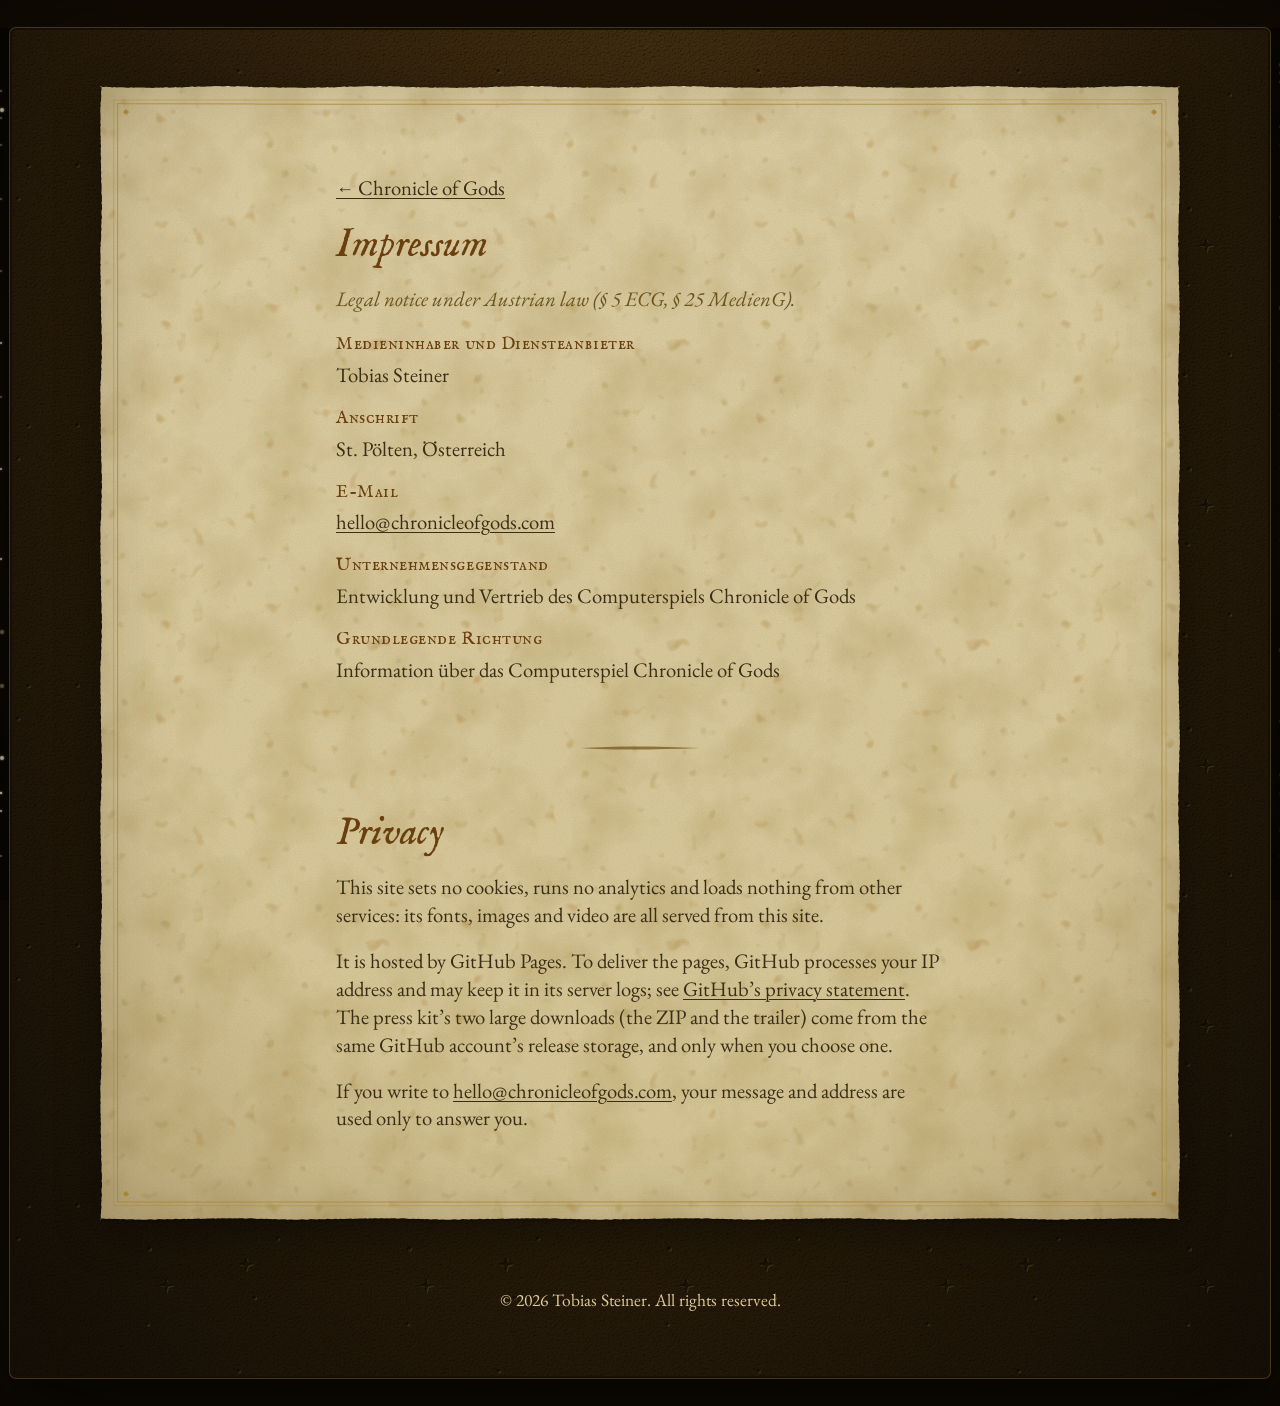
==== commit f916f0b9: "Readable on a phone, the new key art on the cover, and a press kit - The cover's tagline moves to th" ====
--- a/impressum.html
+++ b/impressum.html
@@ -37,7 +37,7 @@
   <section class="leaf" lang="en" aria-labelledby="h-privacy">
     <h2 id="h-privacy">Privacy</h2>
     <p>This site sets no cookies, runs no analytics and loads nothing from other services: its fonts, images and video are all served from this site.</p>
-    <p>It is hosted by GitHub Pages. To deliver the pages, GitHub processes your IP address and may keep it in its server logs; see <a href="https://docs.github.com/en/site-policy/privacy-policies/github-general-privacy-statement">GitHub’s privacy statement</a>.</p>
+    <p>It is hosted by GitHub Pages. To deliver the pages, GitHub processes your IP address and may keep it in its server logs; see <a href="https://docs.github.com/en/site-policy/privacy-policies/github-general-privacy-statement">GitHub’s privacy statement</a>. The press kit’s two large downloads (the ZIP and the trailer) come from the same GitHub account’s release storage, and only when you choose one.</p>
     <p>If you write to <a href="mailto:hello@chronicleofgods.com">hello@chronicleofgods.com</a>, your message and address are used only to answer you.</p>
   </section>
 
--- a/css/site.css
+++ b/css/site.css
@@ -136,23 +136,35 @@
   text-shadow: 0 1px 0 rgba(0, 0, 0, 0.55), 0 0 28px rgba(201, 162, 39, 0.18);
 }
 
-.globes {
+/* The store's key art (the C12 heavens over an unsettled horizon), its edges sunk into the leather. */
+.cover-art {
   display: block;
   margin: clamp(20px, 4vw, 44px) auto 0;
   max-width: 1180px;
 }
-.globes img {
+/* A horizon, not a disc: the sides and the foot fade out, the night sky above sinks into the leather. */
+.cover-art img {
   width: 100%;
-  -webkit-mask-image: radial-gradient(ellipse 50% 50% at 50% 50%, #000 72%, transparent 100%);
-          mask-image: radial-gradient(ellipse 50% 50% at 50% 50%, #000 72%, transparent 100%);
-}
-
+  -webkit-mask-image:
+    linear-gradient(to right, transparent, #000 14%, #000 86%, transparent),
+    linear-gradient(to bottom, transparent, #000 30%, #000 72%, transparent);
+  -webkit-mask-composite: source-in;
+          mask-image:
+    linear-gradient(to right, transparent, #000 14%, #000 86%, transparent),
+    linear-gradient(to bottom, transparent, #000 30%, #000 72%, transparent);
+          mask-composite: intersect;
+}
+
+/* The one long line of text on the leather: the lightest parchment (not the yellower lore tone), a touch heavier
+   than the body, and a dark halo so the blind-tooled stars behind it never cross a stroke. */
 .tagline {
   max-width: 31em;
   margin: clamp(20px, 3vw, 36px) auto 0;
   font-size: clamp(1.2rem, 2.1vw, 1.45rem);
+  font-weight: 460;
   line-height: 1.5;
-  color: var(--parch-lore);
+  color: var(--parch);
+  text-shadow: 0 1px 2px rgba(12, 8, 3, 0.85), 0 0 14px rgba(12, 8, 3, 0.6);
 }
 
 .actions {
@@ -167,10 +179,11 @@
 .status {
   margin: 18px 0 0;
   font-style: italic;
-  color: var(--gold-tarnished);
-}
-
-.quiet-link { color: var(--parch-lore); text-underline-offset: 4px; text-decoration-thickness: 1px; }
+  color: var(--gold-bright);     /* the tarnished gold read 3.4:1 on the lit leather */
+  text-shadow: 0 1px 2px rgba(12, 8, 3, 0.8);
+}
+
+.quiet-link { color: var(--parch); text-underline-offset: 4px; text-decoration-thickness: 1px; }
 .quiet-link:hover { color: var(--gold-bright); }
 
 /* ── Buttons: the game's flat fills inside a hand-drawn frame ───────────────────────── */
@@ -449,7 +462,7 @@
 .page-turn:hover { border-bottom-color: rgba(106, 63, 15, 0.5); }
 
 .town-card-closer { position: absolute; top: 4px; right: 4px; margin: 0; z-index: 2; }
-.town-card-close {
+.town-card-close, .lightbox-close {
   width: 34px;
   height: 34px;
   font: 1.1rem/1 var(--text);
@@ -459,7 +472,111 @@
   border-radius: 50%;
   cursor: pointer;
 }
-.town-card-close:hover { color: var(--leather-edge); background: var(--gold-bright); }
+.town-card-close:hover, .lightbox-close:hover { color: var(--leather-edge); background: var(--gold-bright); }
+
+/* ── The enlarged view: a picture opened full size over the dark of the firmament ───── */
+
+.zoomable { cursor: zoom-in; }
+
+.lightbox {
+  --room: 140px;               /* the height kept free round the picture: the ✕ above, the caption below */
+  width: 100%;
+  height: 100%;
+  max-width: none;
+  max-height: none;
+  margin: 0;
+  padding: 56px 24px 24px;
+  border: 0;
+  background: transparent;
+  color: var(--parch-lore);
+  overflow: auto;
+  overscroll-behavior: contain;
+  cursor: zoom-out;
+}
+.lightbox:not(.has-caption) { --room: 80px; }
+.lightbox[open] { display: flex; animation: lightbox-open 180ms ease-out; }
+.lightbox::backdrop { background: rgba(12, 8, 3, 0.92); }
+@keyframes lightbox-open { from { opacity: 0; } }
+
+.lightbox-figure { margin: auto; }
+/* As large as the screen allows, never past the file's own width. A card, far taller than wide, opens at
+   full width and scrolls. */
+.lightbox-item {
+  width: min(calc(100vw - 48px), calc((100vh - var(--room)) * var(--ar)), var(--nw));
+  width: min(calc(100vw - 48px), calc((100dvh - var(--room)) * var(--ar)), var(--nw));
+  margin: 0 auto;
+  box-shadow: 0 0 0 1px rgba(201, 162, 39, 0.45), 0 20px 60px rgba(0, 0, 0, 0.6);
+}
+.lightbox.is-tall .lightbox-item { width: min(calc(100vw - 48px), var(--nw)); }
+.lightbox-item .town-pin { cursor: pointer; }
+
+.lightbox-caption {
+  max-width: 40em;
+  margin: 14px auto 0;
+  font-style: italic;
+  font-size: 1rem;
+  line-height: 1.45;
+  text-align: center;
+}
+.lightbox-caption:empty { display: none; }
+
+.lightbox-closer { position: fixed; top: 12px; right: 12px; margin: 0; z-index: 2; }
+
+/* ── The press kit: the cover without its art, then the sheet of facts and files ─────── */
+
+.cover-compact .cover-frame { padding-bottom: clamp(110px, 12vw, 150px); }
+.title a { color: inherit; text-decoration: none; }
+.kicker {
+  margin: 14px 0 0;
+  font-family: var(--head);
+  font-size: clamp(1.25rem, 2.4vw, 1.6rem);
+  letter-spacing: 0.08em;
+  color: var(--gold-bright);
+  text-shadow: 0 1px 2px rgba(12, 8, 3, 0.8);
+}
+.btn-sub { display: block; font-family: var(--text); font-size: 0.85rem; letter-spacing: 0; opacity: 0.8; }
+
+/* The fact sheet: a ledger of term and value, two columns where there is room. */
+.facts { margin: 0; display: grid; grid-template-columns: max-content 1fr; gap: 0.45em 1.4em; }
+.facts dt { font-family: var(--head); letter-spacing: 0.03em; color: var(--ink-title); }
+.facts dd { margin: 0; overflow-wrap: anywhere; }
+.facts a, .leaf a { text-underline-offset: 3px; text-decoration-thickness: 1px; }
+
+/* Copy meant to be lifted whole: set off by a rule, the way the book sets off a quoted line. */
+.quote {
+  margin: 0 0 1em;
+  padding: 0.2em 0 0.2em 1em;
+  border-left: 2px solid rgba(106, 63, 15, 0.45);
+  font-style: italic;
+}
+.about-copy h3 {
+  margin: 1.2em 0 0.3em;
+  font-family: var(--head);
+  font-weight: 400;
+  font-size: 1.2rem;
+  letter-spacing: 0.03em;
+  color: var(--ink-title);
+}
+.about-copy ul { margin: 0 0 1em; padding-left: 1.2em; }
+.about-copy li { margin: 0 0 0.45em; }
+
+/* A grid of files: each a small printed picture, its name, and what you get when you take it. */
+.press-grid {
+  display: grid;
+  grid-template-columns: repeat(auto-fill, minmax(min(100%, 280px), 1fr));
+  gap: 28px 24px;
+  margin: 1.4em 0 0;
+  padding: 0;
+  list-style: none;
+}
+.press-grid li { margin: 0; }
+.press-grid a.shot { display: block; }
+.press-grid .pic img { width: 100%; background: var(--leather); }
+.press-grid .on-leather { background: var(--leather-bg); background-color: var(--leather); background-blend-mode: normal, multiply, normal; padding: 18px; }
+.press-grid .on-leather img { background: none; }
+.press-grid p { margin: 8px 0 0; font-size: 1rem; line-height: 1.4; }
+.press-grid .file { display: block; font-size: 0.9rem; color: var(--ink-soft); }
+.leaf .press-grid { max-width: none; }
 
 /* ── The Impressum page ─────────────────────────────────────────────────────────────── */
 
@@ -483,7 +600,7 @@
 .colophon a { text-underline-offset: 4px; text-decoration-thickness: 1px; }
 .colophon a:hover { color: var(--gold-bright); }
 .colophon p { margin: 12px 0 0; }
-.colophon .small { font-size: 0.9rem; color: var(--gold-tarnished); }
+.colophon .small { font-size: 0.95rem; color: var(--parch-lore-low); }
 
 .socials {
   display: flex;
@@ -501,8 +618,12 @@
 /* ── Narrow screens ─────────────────────────────────────────────────────────────────── */
 
 @media (max-width: 700px) {
-  .cover-frame { padding-bottom: 110px; }
-  .globes { max-width: 420px; }
+  /* A phone keeps the tooled frame but gives its width back to the text: at the old 28 px border plus padding the
+     tagline ran in a 237 px column, four words a line. */
+  .cover { padding: 12px 6px 0; }
+  .cover-frame { border-width: 16px; padding: 28px 6px 110px; }
+  .tagline { font-size: 1.2rem; line-height: 1.55; }
+  .cover-art { max-width: 420px; }
   .sheet { margin-left: 8px; margin-right: 8px; }
   .leaf p { hyphens: auto; }
   .sheet::after { inset: 6px; }
@@ -540,11 +661,13 @@
   }
   .frame { padding: 6px; border-width: 14px; }
   .town-card { padding: 8px; }
+  .facts { grid-template-columns: 1fr; gap: 0; }
+  .facts dt { margin-top: 0.7em; }
 }
 
 @media (prefers-reduced-motion: reduce) {
   .btn { transition: none; }
-  .town-card[open] { animation: none; }
+  .town-card[open], .lightbox[open] { animation: none; }
   .sky i { animation: none; opacity: 1; }
   .town-pin { transition: none; }
 }
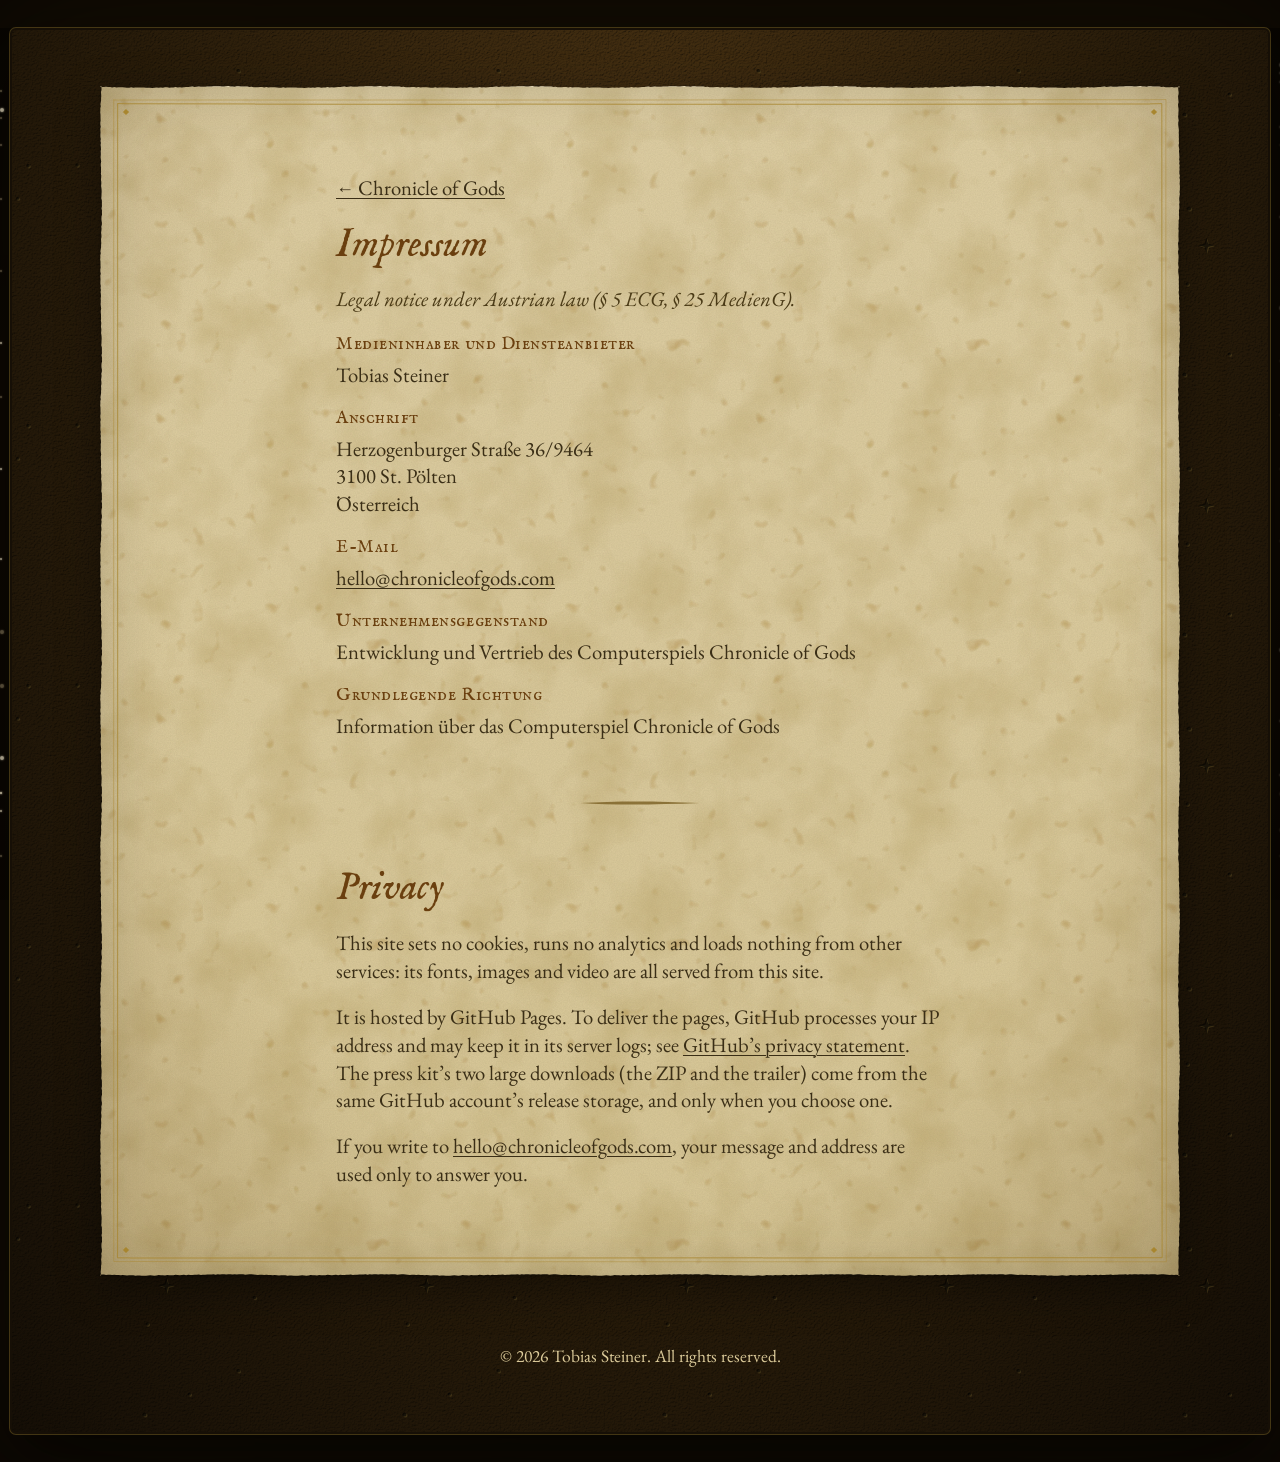
==== commit 6a97ef98: "Impressum: the full postal address" ====
--- a/impressum.html
+++ b/impressum.html
@@ -22,7 +22,7 @@
       <dt>Medieninhaber und Diensteanbieter</dt>
       <dd>Tobias Steiner</dd>
       <dt>Anschrift</dt>
-      <dd>St. Pölten, Österreich</dd>
+      <dd>Herzogenburger Straße 36/9464<br>3100 St. Pölten<br>Österreich</dd>
       <dt>E-Mail</dt>
       <dd><a href="mailto:hello@chronicleofgods.com">hello@chronicleofgods.com</a></dd>
       <dt>Unternehmensgegenstand</dt>
--- a/css/site.css
+++ b/css/site.css
@@ -21,7 +21,7 @@
   --parch-lore: #e3d3a8;
   --parch-lore-low: #dccb9a;
   --ink: #3a2e16;
-  --ink-soft: #6b551f;
+  --ink-soft: #4a3a16;    /* was #6b551f: a golden brown that read as yellow, ~4:1 where the paper darkens */
   --ink-title: #6a3f0f;
   --accent: #7e241a;
   --btn-flat: #ebdfbf;
@@ -136,27 +136,34 @@
   text-shadow: 0 1px 0 rgba(0, 0, 0, 0.55), 0 0 28px rgba(201, 162, 39, 0.18);
 }
 
-/* The store's key art (the C12 heavens over an unsettled horizon), its edges sunk into the leather. */
-.cover-art {
-  display: block;
-  margin: clamp(20px, 4vw, 44px) auto 0;
-  max-width: 1180px;
-}
-/* A horizon, not a disc: the sides and the foot fade out, the night sky above sinks into the leather. */
-.cover-art img {
+/* The banner: the store's key art (the C12 heavens over an unsettled horizon) edge to edge across the top of the
+   book, the title on its night sky as on the Steam capsule, its foot sinking into the leather. The tooled frame
+   starts under it and holds the tagline. */
+.cover-banner {
+  position: relative;
+  margin: calc(-1 * clamp(16px, 3vw, 36px)) calc(-1 * var(--gutter)) 0;   /* out to the book's edge, over .cover's padding */
+  border-radius: 4px 4px 0 0;
+  overflow: hidden;
+}
+.cover-banner img {
   width: 100%;
-  -webkit-mask-image:
-    linear-gradient(to right, transparent, #000 14%, #000 86%, transparent),
-    linear-gradient(to bottom, transparent, #000 30%, #000 72%, transparent);
-  -webkit-mask-composite: source-in;
-          mask-image:
-    linear-gradient(to right, transparent, #000 14%, #000 86%, transparent),
-    linear-gradient(to bottom, transparent, #000 30%, #000 72%, transparent);
-          mask-composite: intersect;
-}
+  -webkit-mask-image: linear-gradient(to bottom, #000 72%, transparent);
+          mask-image: linear-gradient(to bottom, #000 72%, transparent);
+}
+.banner-title {
+  position: absolute;
+  left: 0;
+  right: 0;
+  top: 4%;
+  text-align: center;
+  text-shadow: 0 2px 3px rgba(0, 0, 0, 0.8), 0 0 30px rgba(12, 8, 3, 0.9);
+}
+.cover-banner + .cover-frame { margin-top: calc(-1 * clamp(20px, 4vw, 60px)); padding-top: clamp(4px, 2vw, 20px); }
+.cover-banner + .cover-frame .tagline { margin-top: 0; }
 
 /* The one long line of text on the leather: the lightest parchment (not the yellower lore tone), a touch heavier
    than the body, and a dark halo so the blind-tooled stars behind it never cross a stroke. */
+
 .tagline {
   max-width: 31em;
   margin: clamp(20px, 3vw, 36px) auto 0;
@@ -290,7 +297,8 @@
   max-width: 36em;
   margin: 16px auto 0;
   font-style: italic;
-  font-size: 1rem;
+  font-size: 1.08rem;
+  font-weight: 460;
   line-height: 1.45;
   text-align: center;
   color: var(--ink-soft);
@@ -429,6 +437,7 @@
   margin: 14px auto 0;
   max-width: 30em;
   font-style: italic;
+  font-weight: 460;
   text-align: center;
   color: var(--ink-soft);
 }
@@ -574,8 +583,8 @@
 .press-grid .pic img { width: 100%; background: var(--leather); }
 .press-grid .on-leather { background: var(--leather-bg); background-color: var(--leather); background-blend-mode: normal, multiply, normal; padding: 18px; }
 .press-grid .on-leather img { background: none; }
-.press-grid p { margin: 8px 0 0; font-size: 1rem; line-height: 1.4; }
-.press-grid .file { display: block; font-size: 0.9rem; color: var(--ink-soft); }
+.press-grid p { margin: 8px 0 0; font-size: 1.05rem; line-height: 1.4; }
+.press-grid .file { display: block; font-size: 0.95rem; color: var(--ink-soft); }
 .leaf .press-grid { max-width: none; }
 
 /* ── The Impressum page ─────────────────────────────────────────────────────────────── */
@@ -623,7 +632,7 @@
   .cover { padding: 12px 6px 0; }
   .cover-frame { border-width: 16px; padding: 28px 6px 110px; }
   .tagline { font-size: 1.2rem; line-height: 1.55; }
-  .cover-art { max-width: 420px; }
+  .cover-banner { margin: -12px -6px 0; }
   .sheet { margin-left: 8px; margin-right: 8px; }
   .leaf p { hyphens: auto; }
   .sheet::after { inset: 6px; }
